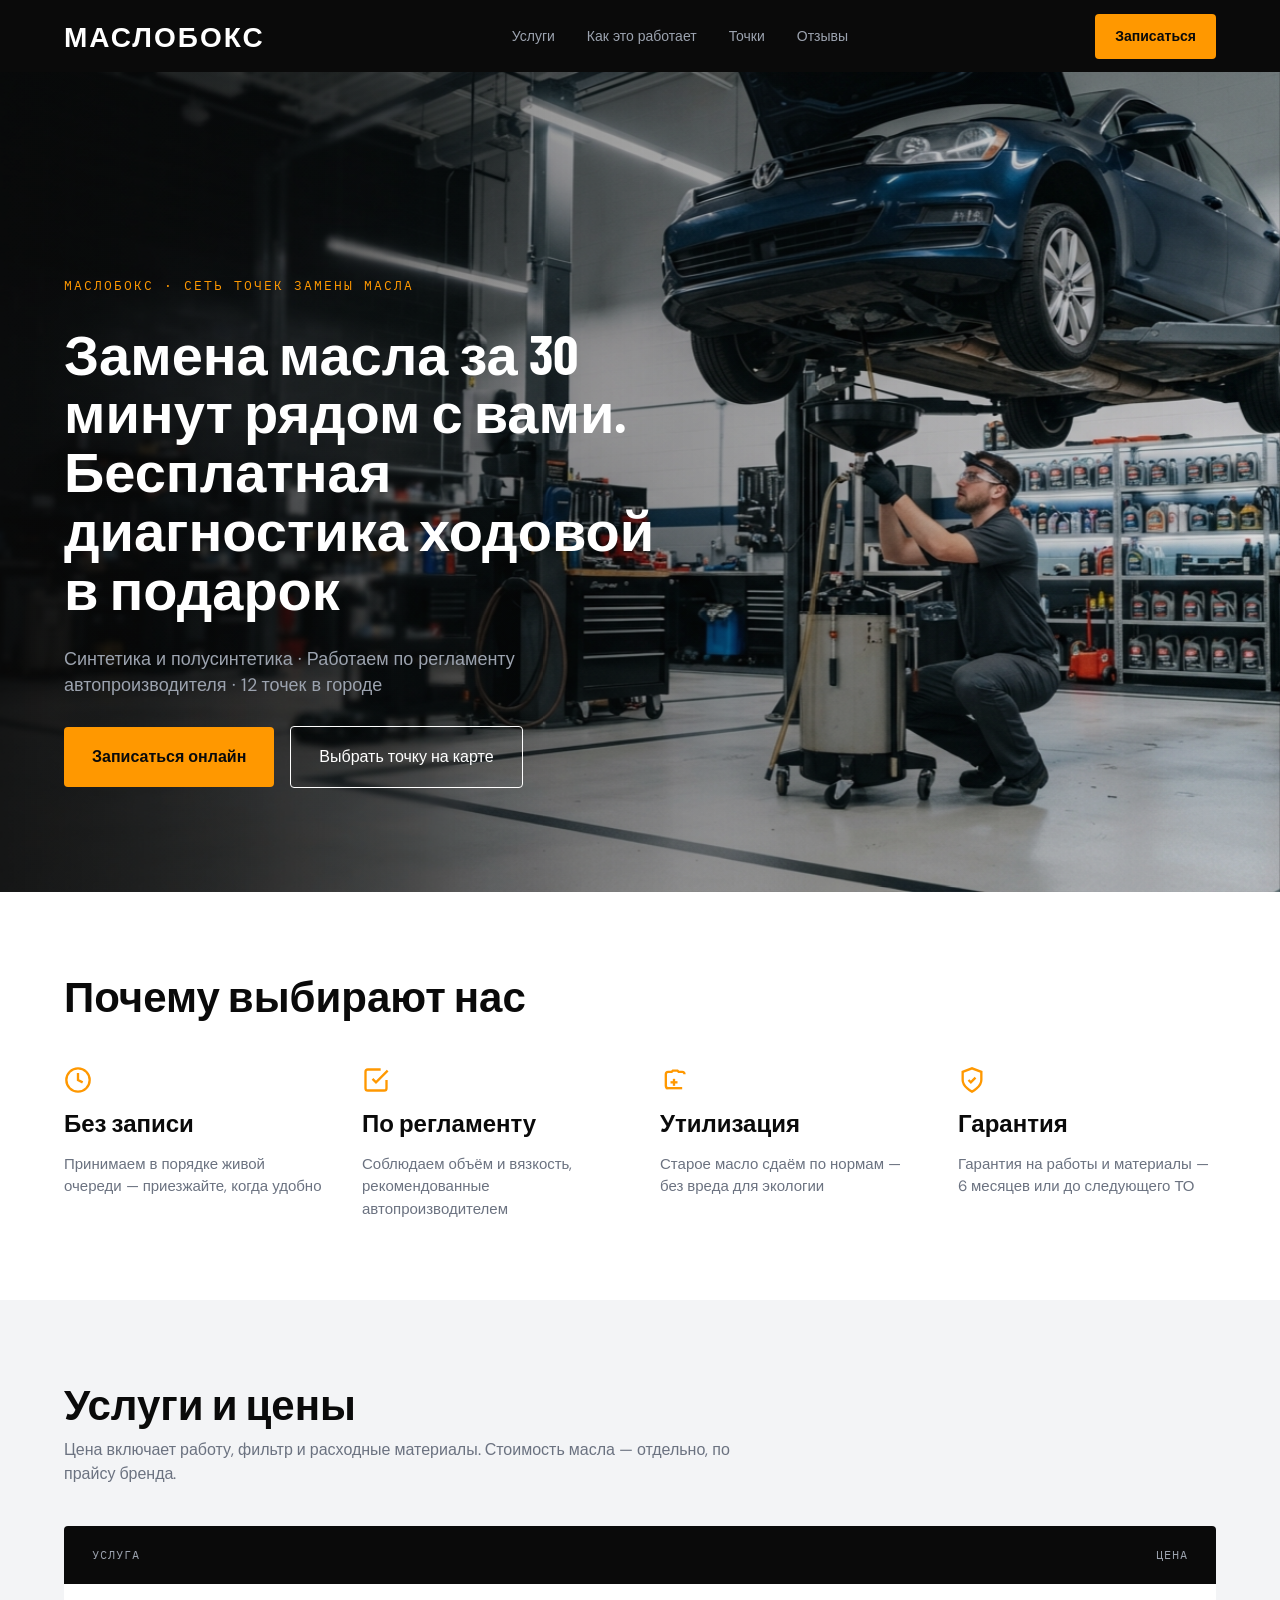
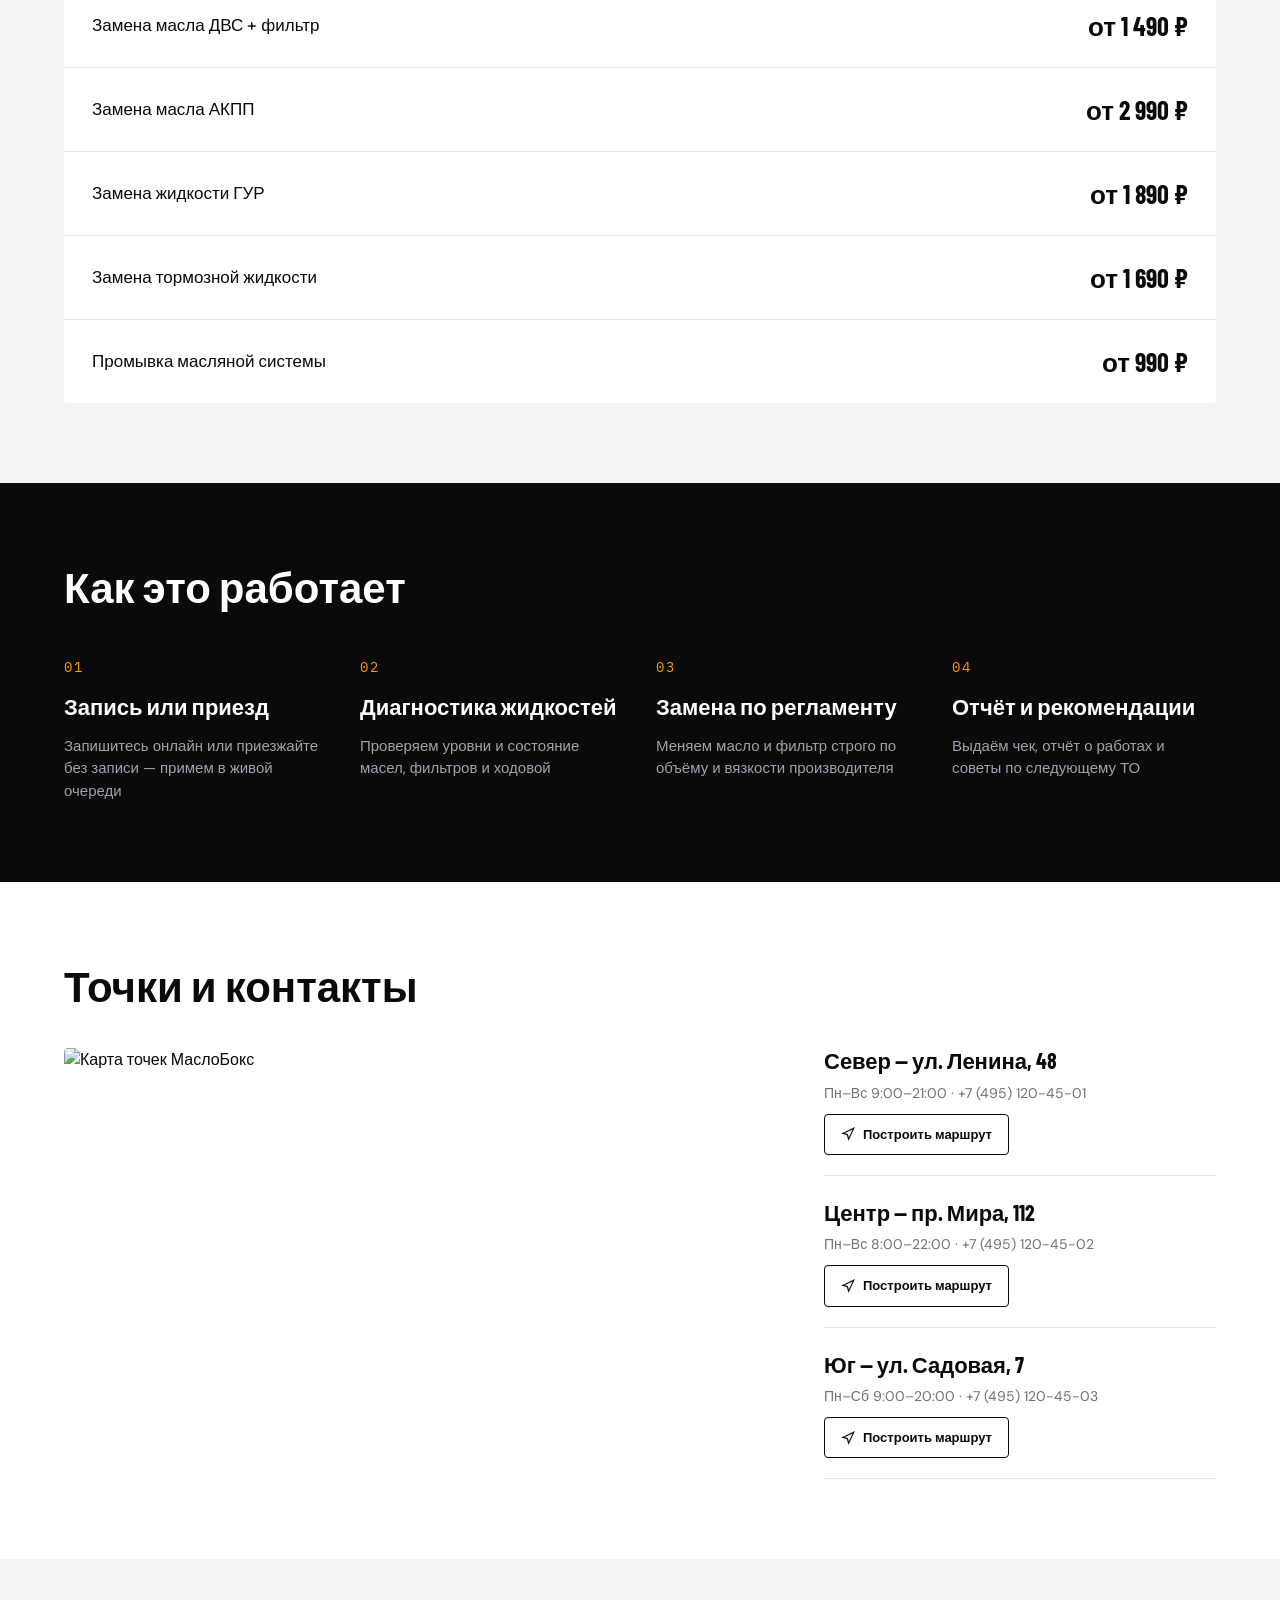
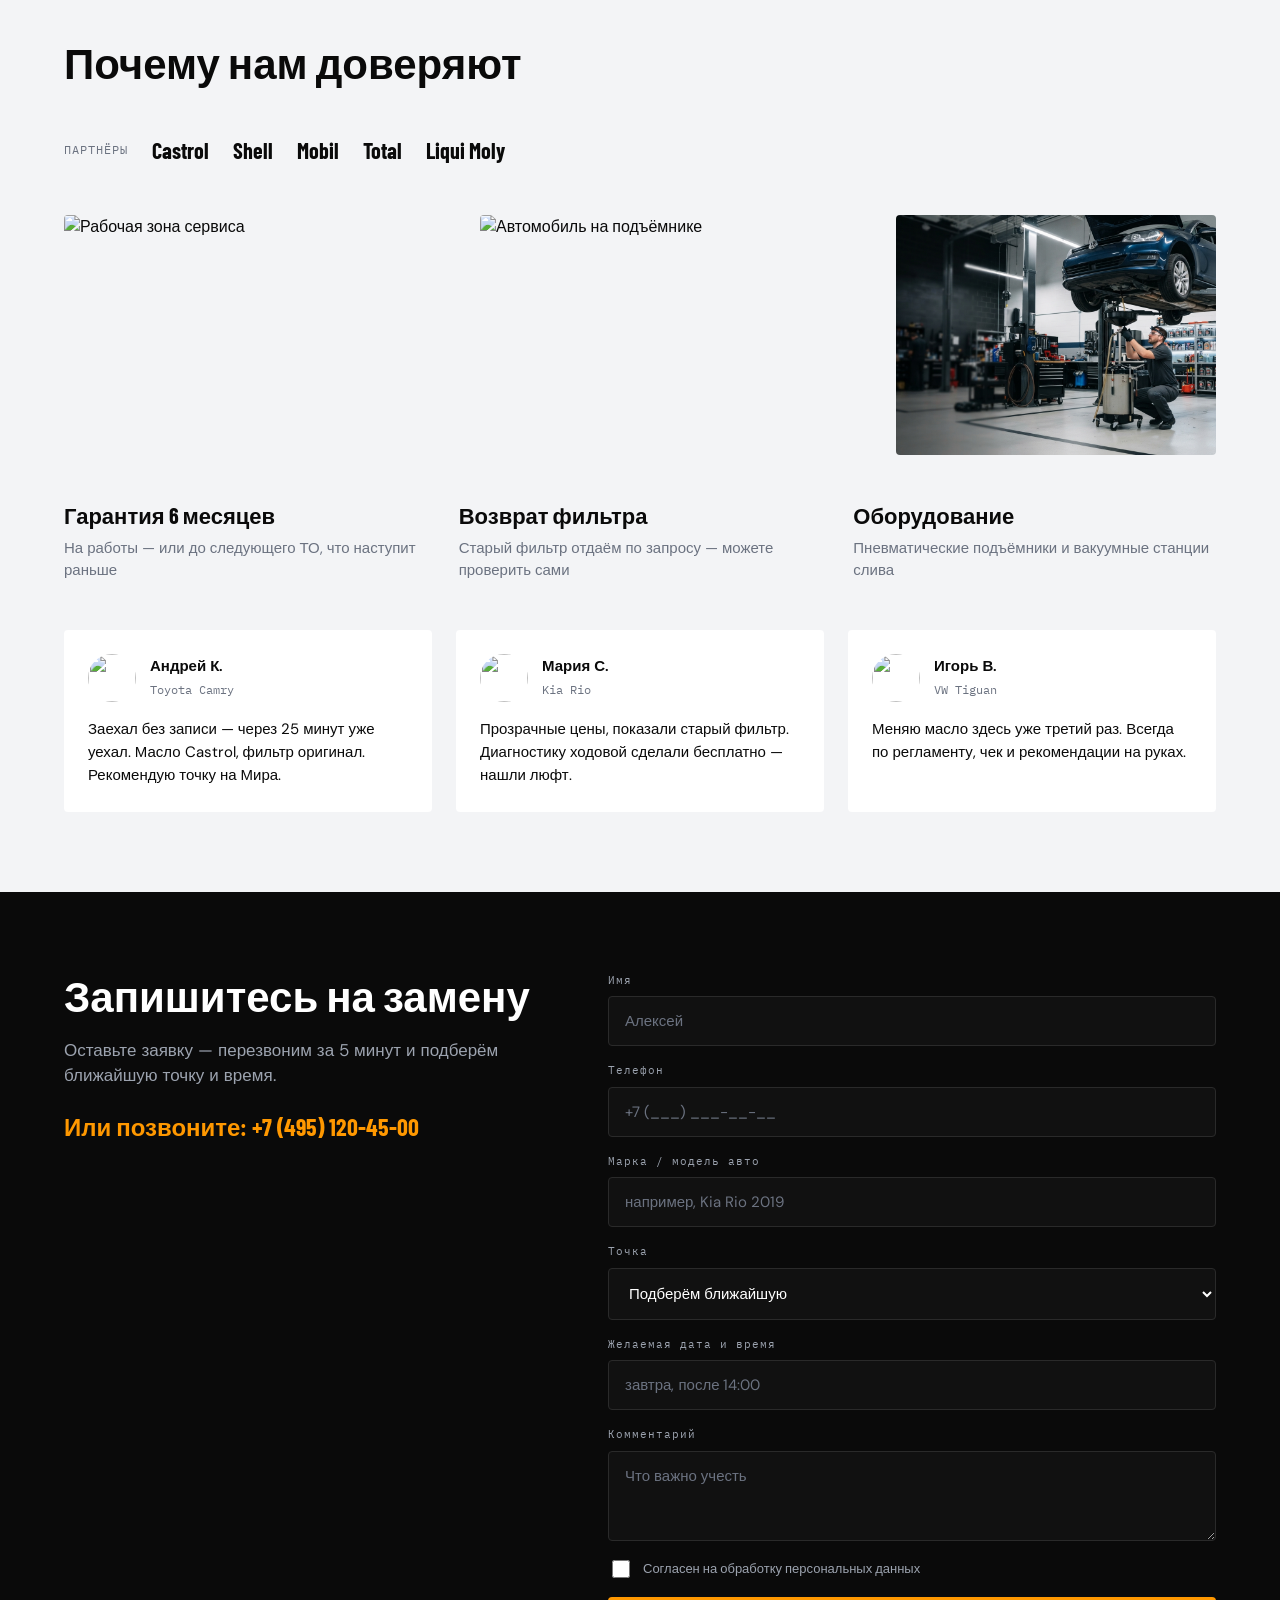
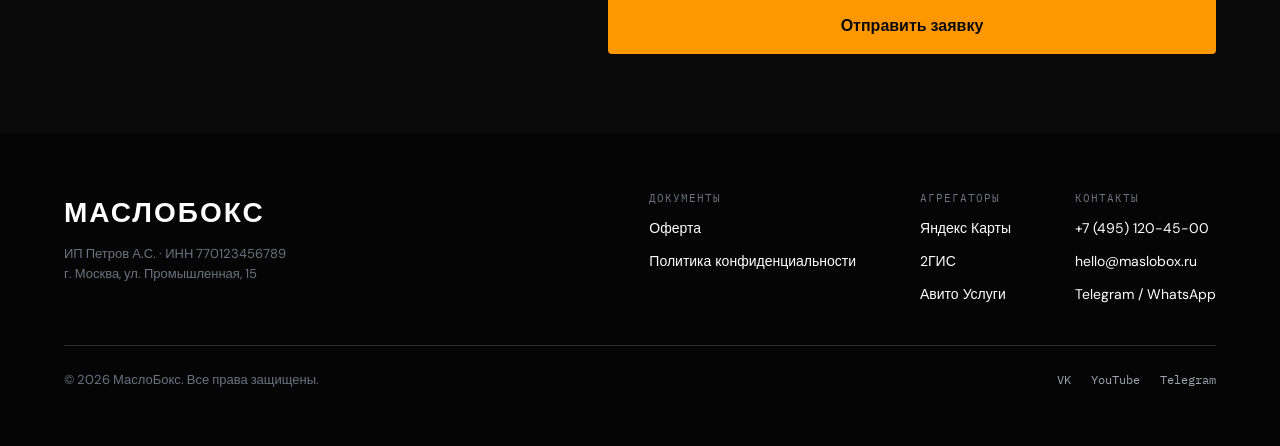
==== index.html @ 6eb3dd7d "Initial MasloBox landing, API and Timeweb deploy setup." ====
<!DOCTYPE html>
<html lang="ru">
<head>
  <meta charset="UTF-8" />
  <meta name="viewport" content="width=device-width, initial-scale=1.0" />
  <title>МаслоБокс — замена масла за 30 минут</title>
  <meta name="description" content="Сеть точек замены масла. Синтетика и полусинтетика по регламенту автопроизводителя. 12 точек в городе." />
  <link rel="preconnect" href="https://fonts.googleapis.com" />
  <link rel="preconnect" href="https://fonts.gstatic.com" crossorigin />
  <link href="https://fonts.googleapis.com/css2?family=Barlow+Condensed:wght@700&family=DM+Sans:wght@400;500;600&family=IBM+Plex+Mono:wght@400&display=swap" rel="stylesheet" />
  <link rel="stylesheet" href="styles.css" />
</head>
<body>
  <header class="nav">
    <a class="logo" href="#">МАСЛОБОКС</a>
    <nav class="nav-links" aria-label="Основная навигация">
      <a href="#services">Услуги</a>
      <a href="#how">Как это работает</a>
      <a href="#locations">Точки</a>
      <a href="#reviews">Отзывы</a>
    </nav>
    <a class="btn btn-accent btn-sm" href="#book">Записаться</a>
    <button class="nav-toggle" type="button" aria-label="Открыть меню" aria-expanded="false">
      <span></span><span></span>
    </button>
  </header>

  <main>
    <section class="hero">
      <img class="hero-photo" src="images/hero.png" alt="Замена масла в сервисе МаслоБокс" width="1440" height="820" />
      <div class="hero-scrim" aria-hidden="true"></div>
      <div class="hero-content">
        <p class="eyebrow reveal">МАСЛОБОКС · СЕТЬ ТОЧЕК ЗАМЕНЫ МАСЛА</p>
        <h1 class="reveal reveal-delay-1">Замена масла за 30 минут рядом с вами. Бесплатная диагностика ходовой в подарок</h1>
        <p class="hero-sub reveal reveal-delay-2">Синтетика и полусинтетика · Работаем по регламенту автопроизводителя · 12 точек в городе</p>
        <div class="hero-ctas reveal reveal-delay-3">
          <a class="btn btn-accent" href="#book">Записаться онлайн</a>
          <a class="btn btn-outline" href="#locations">Выбрать точку на карте</a>
        </div>
      </div>
    </section>

    <section class="section benefits" id="benefits">
      <h2>Почему выбирают нас</h2>
      <div class="benefits-row">
        <article class="benefit">
          <svg class="icon" viewBox="0 0 24 24" fill="none" stroke="currentColor" stroke-width="2" aria-hidden="true"><circle cx="12" cy="12" r="10"/><polyline points="12 6 12 12 16 14"/></svg>
          <h3>Без записи</h3>
          <p>Принимаем в порядке живой очереди — приезжайте, когда удобно</p>
        </article>
        <article class="benefit">
          <svg class="icon" viewBox="0 0 24 24" fill="none" stroke="currentColor" stroke-width="2" aria-hidden="true"><path d="M9 11l3 3L22 4"/><path d="M21 12v7a2 2 0 0 1-2 2H5a2 2 0 0 1-2-2V5a2 2 0 0 1 2-2h11"/></svg>
          <h3>По регламенту</h3>
          <p>Соблюдаем объём и вязкость, рекомендованные автопроизводителем</p>
        </article>
        <article class="benefit">
          <svg class="icon" viewBox="0 0 24 24" fill="none" stroke="currentColor" stroke-width="2" aria-hidden="true"><path d="M7 19a2 2 0 0 1-2-2V7a2 2 0 0 1 2-2h3l1-1h4l1 1h3a2 2 0 0 1 2 2"/><path d="M12 11v6"/><path d="M9 14h6"/><path d="M5 19h14"/></svg>
          <h3>Утилизация</h3>
          <p>Старое масло сдаём по нормам — без вреда для экологии</p>
        </article>
        <article class="benefit">
          <svg class="icon" viewBox="0 0 24 24" fill="none" stroke="currentColor" stroke-width="2" aria-hidden="true"><path d="M12 22s8-4 8-10V5l-8-3-8 3v7c0 6 8 10 8 10z"/><path d="M9 12l2 2 4-4"/></svg>
          <h3>Гарантия</h3>
          <p>Гарантия на работы и материалы — 6 месяцев или до следующего ТО</p>
        </article>
      </div>
    </section>

    <section class="section services" id="services">
      <div class="section-head">
        <h2>Услуги и цены</h2>
        <p class="section-note">Цена включает работу, фильтр и расходные материалы. Стоимость масла — отдельно, по прайсу бренда.</p>
      </div>
      <div class="price-table" role="table" aria-label="Прайс услуг">
        <div class="price-head" role="row">
          <span role="columnheader">УСЛУГА</span>
          <span role="columnheader">ЦЕНА</span>
        </div>
        <div class="price-row" role="row">
          <span role="cell">Замена масла ДВС + фильтр</span>
          <span class="price" role="cell">от 1 490 ₽</span>
        </div>
        <div class="price-row" role="row">
          <span role="cell">Замена масла АКПП</span>
          <span class="price" role="cell">от 2 990 ₽</span>
        </div>
        <div class="price-row" role="row">
          <span role="cell">Замена жидкости ГУР</span>
          <span class="price" role="cell">от 1 890 ₽</span>
        </div>
        <div class="price-row" role="row">
          <span role="cell">Замена тормозной жидкости</span>
          <span class="price" role="cell">от 1 690 ₽</span>
        </div>
        <div class="price-row price-row-last" role="row">
          <span role="cell">Промывка масляной системы</span>
          <span class="price" role="cell">от 990 ₽</span>
        </div>
      </div>
    </section>

    <section class="section how" id="how">
      <h2>Как это работает</h2>
      <div class="steps">
        <article class="step">
          <span class="step-num">01</span>
          <h3>Запись или приезд</h3>
          <p>Запишитесь онлайн или приезжайте без записи — примем в живой очереди</p>
        </article>
        <article class="step">
          <span class="step-num">02</span>
          <h3>Диагностика жидкостей</h3>
          <p>Проверяем уровни и состояние масел, фильтров и ходовой</p>
        </article>
        <article class="step">
          <span class="step-num">03</span>
          <h3>Замена по регламенту</h3>
          <p>Меняем масло и фильтр строго по объёму и вязкости производителя</p>
        </article>
        <article class="step">
          <span class="step-num">04</span>
          <h3>Отчёт и рекомендации</h3>
          <p>Выдаём чек, отчёт о работах и советы по следующему ТО</p>
        </article>
      </div>
    </section>

    <section class="section locations" id="locations">
      <h2>Точки и контакты</h2>
      <div class="loc-body">
        <img
          class="loc-map"
          src="https://images.unsplash.com/photo-1524661135-423995f22d0b?auto=format&fit=crop&w=1080&q=80"
          alt="Карта точек МаслоБокс"
          width="720"
          height="420"
        />
        <div class="loc-list">
          <article class="loc-item">
            <h3>Север — ул. Ленина, 48</h3>
            <p>Пн–Вс 9:00–21:00 · +7 (495) 120-45-01</p>
            <a class="btn btn-outline-dark btn-sm" href="https://yandex.ru/maps/" target="_blank" rel="noopener">
              <svg viewBox="0 0 24 24" width="14" height="14" fill="none" stroke="currentColor" stroke-width="2" aria-hidden="true"><polygon points="3 11 22 2 13 21 11 13 3 11"/></svg>
              Построить маршрут
            </a>
          </article>
          <article class="loc-item">
            <h3>Центр — пр. Мира, 112</h3>
            <p>Пн–Вс 8:00–22:00 · +7 (495) 120-45-02</p>
            <a class="btn btn-outline-dark btn-sm" href="https://yandex.ru/maps/" target="_blank" rel="noopener">
              <svg viewBox="0 0 24 24" width="14" height="14" fill="none" stroke="currentColor" stroke-width="2" aria-hidden="true"><polygon points="3 11 22 2 13 21 11 13 3 11"/></svg>
              Построить маршрут
            </a>
          </article>
          <article class="loc-item">
            <h3>Юг — ул. Садовая, 7</h3>
            <p>Пн–Сб 9:00–20:00 · +7 (495) 120-45-03</p>
            <a class="btn btn-outline-dark btn-sm" href="https://yandex.ru/maps/" target="_blank" rel="noopener">
              <svg viewBox="0 0 24 24" width="14" height="14" fill="none" stroke="currentColor" stroke-width="2" aria-hidden="true"><polygon points="3 11 22 2 13 21 11 13 3 11"/></svg>
              Построить маршрут
            </a>
          </article>
        </div>
      </div>
    </section>

    <section class="section trust" id="reviews">
      <h2>Почему нам доверяют</h2>
      <div class="partners">
        <span class="partners-label">ПАРТНЁРЫ</span>
        <span>Castrol</span>
        <span>Shell</span>
        <span>Mobil</span>
        <span>Total</span>
        <span>Liqui Moly</span>
      </div>
      <div class="equip-photos">
        <img src="https://images.unsplash.com/photo-1486262715619-67b85e0b08d3?auto=format&fit=crop&w=800&q=80" alt="Рабочая зона сервиса" width="400" height="240" />
        <img src="https://images.unsplash.com/photo-1492144534655-ae79c964c9d7?auto=format&fit=crop&w=800&q=80" alt="Автомобиль на подъёмнике" width="400" height="240" />
        <img src="images/hero.png" alt="Замена масла на подъёмнике" width="400" height="240" />
      </div>
      <div class="guarantees">
        <article>
          <h3>Гарантия 6 месяцев</h3>
          <p>На работы — или до следующего ТО, что наступит раньше</p>
        </article>
        <article>
          <h3>Возврат фильтра</h3>
          <p>Старый фильтр отдаём по запросу — можете проверить сами</p>
        </article>
        <article>
          <h3>Оборудование</h3>
          <p>Пневматические подъёмники и вакуумные станции слива</p>
        </article>
      </div>
      <div class="reviews">
        <article class="review">
          <div class="review-head">
            <img src="https://images.unsplash.com/photo-1507003211169-0a1dd7228f2d?auto=format&fit=crop&w=96&q=80" alt="" width="48" height="48" />
            <div>
              <strong>Андрей К.</strong>
              <span>Toyota Camry</span>
            </div>
          </div>
          <p>Заехал без записи — через 25 минут уже уехал. Масло Castrol, фильтр оригинал. Рекомендую точку на Мира.</p>
        </article>
        <article class="review">
          <div class="review-head">
            <img src="https://images.unsplash.com/photo-1494790108377-be9c29b29330?auto=format&fit=crop&w=96&q=80" alt="" width="48" height="48" />
            <div>
              <strong>Мария С.</strong>
              <span>Kia Rio</span>
            </div>
          </div>
          <p>Прозрачные цены, показали старый фильтр. Диагностику ходовой сделали бесплатно — нашли люфт.</p>
        </article>
        <article class="review">
          <div class="review-head">
            <img src="https://images.unsplash.com/photo-1472099645785-5658abf4ff4e?auto=format&fit=crop&w=96&q=80" alt="" width="48" height="48" />
            <div>
              <strong>Игорь В.</strong>
              <span>VW Tiguan</span>
            </div>
          </div>
          <p>Меняю масло здесь уже третий раз. Всегда по регламенту, чек и рекомендации на руках.</p>
        </article>
      </div>
    </section>

    <section class="section lead" id="book">
      <div class="lead-intro">
        <h2>Запишитесь на замену</h2>
        <p>Оставьте заявку — перезвоним за 5 минут и подберём ближайшую точку и время.</p>
        <a class="lead-phone" href="tel:+74951204500">Или позвоните: +7 (495) 120-45-00</a>
      </div>
      <form class="lead-form" id="booking-form" action="#" method="post" novalidate>
        <label>
          <span>Имя</span>
          <input type="text" name="name" placeholder="Алексей" required autocomplete="name" minlength="2" maxlength="50" />
          <em class="field-error" data-error-for="name"></em>
        </label>
        <label>
          <span>Телефон</span>
          <input type="tel" name="phone" placeholder="+7 (___) ___-__-__" required autocomplete="tel" />
          <em class="field-error" data-error-for="phone"></em>
        </label>
        <label>
          <span>Марка / модель авто</span>
          <input type="text" name="car_model" placeholder="например, Kia Rio 2019" required />
          <em class="field-error" data-error-for="car_model"></em>
        </label>
        <label>
          <span>Точка</span>
          <select name="point_id" id="point-select">
            <option value="">Подберём ближайшую</option>
          </select>
          <em class="field-error" data-error-for="point_id"></em>
        </label>
        <label>
          <span>Желаемая дата и время</span>
          <input type="text" name="desired_datetime" placeholder="завтра, после 14:00" />
          <em class="field-error" data-error-for="desired_datetime"></em>
        </label>
        <label>
          <span>Комментарий</span>
          <textarea name="comment" rows="3" placeholder="Что важно учесть"></textarea>
          <em class="field-error" data-error-for="comment"></em>
        </label>
        <label class="hp-field" aria-hidden="true">
          <span>Сайт</span>
          <input type="text" name="website" tabindex="-1" autocomplete="off" />
        </label>
        <label class="consent">
          <input type="checkbox" name="consent" required />
          <span>Согласен на обработку персональных данных</span>
        </label>
        <em class="field-error" data-error-for="consent"></em>
        <em class="field-error" data-error-for="body"></em>
        <p class="form-success" id="form-success" hidden>Заявка принята. Мы перезвоним в ближайшее время.</p>
        <button class="btn btn-accent btn-block" type="submit">Отправить заявку</button>
      </form>
    </section>
  </main>

  <footer class="footer">
    <div class="footer-top">
      <div class="footer-brand">
        <a class="logo" href="#">МАСЛОБОКС</a>
        <p>ИП Петров А.С. · ИНН 770123456789<br />г. Москва, ул. Промышленная, 15</p>
      </div>
      <div class="footer-links">
        <div>
          <h4>ДОКУМЕНТЫ</h4>
          <a href="#">Оферта</a>
          <a href="#">Политика конфиденциальности</a>
        </div>
        <div>
          <h4>АГРЕГАТОРЫ</h4>
          <a href="#">Яндекс Карты</a>
          <a href="#">2ГИС</a>
          <a href="#">Авито Услуги</a>
        </div>
        <div>
          <h4>КОНТАКТЫ</h4>
          <a href="tel:+74951204500">+7 (495) 120-45-00</a>
          <a href="mailto:hello@maslobox.ru">hello@maslobox.ru</a>
          <a href="#">Telegram / WhatsApp</a>
        </div>
      </div>
    </div>
    <div class="footer-bottom">
      <p>© 2026 МаслоБокс. Все права защищены.</p>
      <div class="socials">
        <a href="#">VK</a>
        <a href="#">YouTube</a>
        <a href="#">Telegram</a>
      </div>
    </div>
  </footer>

  <script>
    const API_BASE = window.MASLOBOX_API || '/api/v1';

    const toggle = document.querySelector('.nav-toggle');
    const links = document.querySelector('.nav-links');
    toggle?.addEventListener('click', () => {
      const open = links.classList.toggle('is-open');
      toggle.setAttribute('aria-expanded', String(open));
    });
    links?.querySelectorAll('a').forEach((a) => {
      a.addEventListener('click', () => {
        links.classList.remove('is-open');
        toggle.setAttribute('aria-expanded', 'false');
      });
    });

    async function loadPoints() {
      const select = document.getElementById('point-select');
      if (!select) return;
      try {
        const res = await fetch(`${API_BASE}/points`);
        if (!res.ok) return;
        const points = await res.json();
        for (const point of points) {
          const opt = document.createElement('option');
          opt.value = point.id;
          opt.textContent = `${point.name} — ${point.address} (${point.schedule_label})`;
          select.appendChild(opt);
        }
      } catch (_) {
        /* API may be offline during static preview */
      }
    }

    function clearErrors(form) {
      form.querySelectorAll('.field-error').forEach((el) => {
        el.textContent = '';
      });
    }

    function showErrors(form, detail) {
      clearErrors(form);
      if (!Array.isArray(detail)) return;
      for (const item of detail) {
        const el = form.querySelector(`[data-error-for="${item.field}"]`);
        if (el) el.textContent = item.message;
      }
    }

    const form = document.getElementById('booking-form');
    form?.addEventListener('submit', async (event) => {
      event.preventDefault();
      clearErrors(form);
      const success = document.getElementById('form-success');
      if (success) success.hidden = true;

      const data = new FormData(form);
      const payload = {
        name: String(data.get('name') || '').trim(),
        phone: String(data.get('phone') || '').trim(),
        car_model: String(data.get('car_model') || '').trim(),
        desired_datetime: String(data.get('desired_datetime') || '').trim() || null,
        comment: String(data.get('comment') || '').trim() || null,
        point_id: data.get('point_id') ? Number(data.get('point_id')) : null,
        service_ids: [],
        consent: data.get('consent') === 'on',
        website: String(data.get('website') || ''),
        source: 'landing',
      };

      const button = form.querySelector('button[type="submit"]');
      if (button) button.disabled = true;
      try {
        const res = await fetch(`${API_BASE}/bookings`, {
          method: 'POST',
          headers: { 'Content-Type': 'application/json', Accept: 'application/json' },
          body: JSON.stringify(payload),
        });
        const body = await res.json().catch(() => ({}));
        if (res.status === 422) {
          showErrors(form, body.detail);
          return;
        }
        if (!res.ok) {
          showErrors(form, [{ field: 'body', message: 'Не удалось отправить заявку. Попробуйте позже.' }]);
          return;
        }
        form.reset();
        if (success) success.hidden = false;
      } catch (_) {
        showErrors(form, [{ field: 'body', message: 'Сервер недоступен. Запустите API на порту 8000.' }]);
      } finally {
        if (button) button.disabled = false;
      }
    });

    loadPoints();
  </script>
</body>
</html>
---- styles.css ----
:root {
  --surface: #ffffff;
  --surface-dark: #0a0a0a;
  --surface-muted: #f3f4f6;
  --surface-block: #111111;
  --text: #0a0a0a;
  --text-inverse: #ffffff;
  --text-muted: #6b7280;
  --text-muted-inv: #9ca3af;
  --accent: #ff9800;
  --border: #e5e7eb;
  --border-dark: #2a2a2a;
  --font-display: "Barlow Condensed", sans-serif;
  --font-body: "DM Sans", sans-serif;
  --font-mono: "IBM Plex Mono", monospace;
  --pad-x: 64px;
  --section-y: 80px;
  --radius: 4px;
  --max: 1980px;
}

.nav,
.section,
.footer {
  width: 100%;
  max-width: var(--max);
  margin-inline: auto;
}

.hero {
  max-width: var(--max);
  margin-inline: auto;
}

*,
*::before,
*::after {
  box-sizing: border-box;
}

html {
  scroll-behavior: smooth;
}

body {
  margin: 0;
  font-family: var(--font-body);
  font-size: 16px;
  color: var(--text);
  background: var(--surface);
  line-height: 1.5;
  -webkit-font-smoothing: antialiased;
}

img {
  display: block;
  max-width: 100%;
}

a {
  color: inherit;
  text-decoration: none;
}

h1,
h2,
h3 {
  font-family: var(--font-display);
  font-weight: 700;
  line-height: 1.1;
  margin: 0;
}

h2 {
  font-size: 42px;
}

h3 {
  font-size: 24px;
}

p {
  margin: 0;
}

/* Buttons */
.btn {
  display: inline-flex;
  align-items: center;
  justify-content: center;
  gap: 8px;
  padding: 18px 28px;
  border-radius: var(--radius);
  font-family: var(--font-body);
  font-size: 16px;
  font-weight: 600;
  border: none;
  cursor: pointer;
  transition: transform 0.2s ease, background-color 0.2s ease, color 0.2s ease, border-color 0.2s ease;
}

.btn:hover {
  transform: translateY(-1px);
}

.btn:active {
  transform: translateY(0);
}

.btn-sm {
  padding: 12px 20px;
  font-size: 14px;
}

.btn-accent {
  background: var(--accent);
  color: var(--surface-dark);
}

.btn-accent:hover {
  background: #ffaa2e;
}

.btn-outline {
  background: transparent;
  color: var(--text-inverse);
  border: 1.5px solid var(--text-inverse);
  font-weight: 500;
}

.btn-outline:hover {
  background: rgba(255, 255, 255, 0.08);
}

.btn-outline-dark {
  background: transparent;
  color: var(--text);
  border: 1.5px solid var(--text);
  font-weight: 600;
  font-size: 13px;
  padding: 10px 16px;
}

.btn-outline-dark:hover {
  background: var(--text);
  color: var(--text-inverse);
}

.btn-block {
  width: 100%;
}

/* Nav */
.nav {
  position: sticky;
  top: 0;
  z-index: 50;
  display: flex;
  align-items: center;
  justify-content: space-between;
  height: 72px;
  padding: 0 var(--pad-x);
  background: var(--surface-dark);
}

.logo {
  font-family: var(--font-display);
  font-size: 28px;
  font-weight: 700;
  letter-spacing: 2px;
  color: var(--text-inverse);
}

.nav-links {
  display: flex;
  align-items: center;
  gap: 32px;
}

.nav-links a {
  color: var(--text-muted-inv);
  font-size: 14px;
  transition: color 0.2s ease;
}

.nav-links a:hover {
  color: var(--text-inverse);
}

.nav-toggle {
  display: none;
  width: 40px;
  height: 40px;
  padding: 0;
  border: none;
  background: transparent;
  cursor: pointer;
  flex-direction: column;
  justify-content: center;
  gap: 6px;
}

.nav-toggle span {
  display: block;
  width: 22px;
  height: 2px;
  background: var(--text-inverse);
  margin-inline: auto;
  transition: transform 0.25s ease, opacity 0.25s ease;
}

/* Hero */
.hero {
  position: relative;
  min-height: 820px;
  display: flex;
  align-items: center;
  overflow: hidden;
  background: var(--surface-dark);
}

.hero-photo {
  position: absolute;
  inset: 0;
  width: 100%;
  height: 100%;
  object-fit: cover;
  animation: hero-zoom 12s ease-out forwards;
}

.hero-scrim {
  position: absolute;
  inset: 0;
  background: linear-gradient(
    90deg,
    rgba(10, 10, 10, 0.8) 0%,
    rgba(10, 10, 10, 0.4) 45%,
    rgba(10, 10, 10, 0.13) 100%
  );
}

.hero-content {
  position: relative;
  z-index: 1;
  max-width: 720px;
  padding: 180px var(--pad-x) 80px;
  display: flex;
  flex-direction: column;
  gap: 28px;
}

.eyebrow {
  font-family: var(--font-mono);
  font-size: 13px;
  letter-spacing: 2px;
  color: var(--accent);
}

.hero h1 {
  font-size: clamp(36px, 5vw, 56px);
  line-height: 1.05;
  color: var(--text-inverse);
}

.hero-sub {
  font-size: 18px;
  line-height: 1.45;
  color: var(--text-muted-inv);
}

.hero-ctas {
  display: flex;
  flex-wrap: wrap;
  gap: 16px;
  align-items: center;
}

.reveal {
  opacity: 0;
  transform: translateY(18px);
  animation: rise 0.7s ease forwards;
}

.reveal-delay-1 { animation-delay: 0.12s; }
.reveal-delay-2 { animation-delay: 0.24s; }
.reveal-delay-3 { animation-delay: 0.36s; }

@keyframes rise {
  to {
    opacity: 1;
    transform: translateY(0);
  }
}

@keyframes hero-zoom {
  from { transform: scale(1.06); }
  to { transform: scale(1); }
}

/* Sections */
.section {
  padding: var(--section-y) var(--pad-x);
}

.section > h2,
.section-head {
  margin-bottom: 48px;
}

.section-head {
  display: flex;
  flex-direction: column;
  gap: 12px;
}

.section-note {
  color: var(--text-muted);
  font-size: 16px;
  max-width: 720px;
}

/* Benefits */
.benefits-row {
  display: grid;
  grid-template-columns: repeat(4, 1fr);
  gap: 40px;
}

.benefit {
  display: flex;
  flex-direction: column;
  gap: 16px;
}

.benefit .icon {
  width: 28px;
  height: 28px;
  color: var(--accent);
}

.benefit p {
  color: var(--text-muted);
  font-size: 15px;
}

/* Services */
.services {
  background: var(--surface-muted);
}

.services .section-head {
  margin-bottom: 40px;
}

.price-table {
  background: var(--surface);
  border-radius: var(--radius);
  overflow: hidden;
}

.price-head {
  display: flex;
  justify-content: space-between;
  padding: 20px 28px;
  background: var(--surface-dark);
  font-family: var(--font-mono);
  font-size: 12px;
  letter-spacing: 1px;
  color: var(--text-muted-inv);
}

.price-row {
  display: flex;
  justify-content: space-between;
  align-items: center;
  gap: 24px;
  padding: 22px 28px;
  border-bottom: 1px solid var(--border);
  font-size: 17px;
  font-weight: 500;
  transition: background-color 0.2s ease;
}

.price-row:hover {
  background: #fafafa;
}

.price-row-last {
  border-bottom: none;
}

.price {
  font-family: var(--font-display);
  font-size: 26px;
  font-weight: 700;
  white-space: nowrap;
}

/* How */
.how {
  background: var(--surface-dark);
  color: var(--text-inverse);
}

.how h2 {
  margin-bottom: 48px;
}

.steps {
  display: grid;
  grid-template-columns: repeat(4, 1fr);
  gap: 32px;
}

.step {
  display: flex;
  flex-direction: column;
  gap: 16px;
}

.step-num {
  font-family: var(--font-mono);
  font-size: 14px;
  letter-spacing: 2px;
  color: var(--accent);
}

.step h3 {
  font-size: 22px;
  color: var(--text-inverse);
}

.step p {
  font-size: 15px;
  color: var(--text-muted-inv);
}

/* Locations */
.locations > h2 {
  margin-bottom: 40px;
}

.loc-body {
  display: grid;
  grid-template-columns: 1.15fr 1fr;
  gap: 40px;
  align-items: start;
}

.loc-map {
  width: 100%;
  height: 420px;
  object-fit: cover;
  border-radius: var(--radius);
}

.loc-list {
  display: flex;
  flex-direction: column;
  gap: 24px;
}

.loc-item {
  display: flex;
  flex-direction: column;
  align-items: flex-start;
  gap: 10px;
  padding-bottom: 20px;
  border-bottom: 1px solid var(--border);
}

.loc-item h3 {
  font-size: 22px;
}

.loc-item p {
  font-size: 14px;
  color: var(--text-muted);
}

/* Trust */
.trust {
  background: var(--surface-muted);
}

.trust > h2 {
  margin-bottom: 48px;
}

.partners {
  display: flex;
  flex-wrap: wrap;
  align-items: center;
  gap: 24px;
  margin-bottom: 48px;
  font-family: var(--font-display);
  font-size: 22px;
  font-weight: 700;
}

.partners-label {
  font-family: var(--font-mono);
  font-size: 12px;
  font-weight: 400;
  letter-spacing: 1px;
  color: var(--text-muted);
}

.equip-photos {
  display: grid;
  grid-template-columns: repeat(3, 1fr);
  gap: 16px;
  margin-bottom: 48px;
}

.equip-photos img {
  width: 100%;
  height: 240px;
  object-fit: cover;
  border-radius: var(--radius);
}

.guarantees {
  display: grid;
  grid-template-columns: repeat(3, 1fr);
  gap: 32px;
  margin-bottom: 48px;
}

.guarantees h3 {
  font-size: 22px;
  margin-bottom: 10px;
}

.guarantees p {
  font-size: 15px;
  color: var(--text-muted);
}

.reviews {
  display: grid;
  grid-template-columns: repeat(3, 1fr);
  gap: 24px;
}

.review {
  background: var(--surface);
  border-radius: var(--radius);
  padding: 24px;
  display: flex;
  flex-direction: column;
  gap: 16px;
}

.review-head {
  display: flex;
  align-items: center;
  gap: 14px;
}

.review-head img {
  width: 48px;
  height: 48px;
  border-radius: 50%;
  object-fit: cover;
}

.review-head strong {
  display: block;
  font-size: 15px;
  font-weight: 600;
}

.review-head span {
  font-family: var(--font-mono);
  font-size: 12px;
  color: var(--text-muted);
}

.review > p {
  font-size: 15px;
  line-height: 1.55;
}

/* Lead form */
.lead {
  background: var(--surface-dark);
  display: grid;
  grid-template-columns: 480px 1fr;
  gap: 64px;
  align-items: start;
}

.lead-intro {
  display: flex;
  flex-direction: column;
  gap: 20px;
}

.lead-intro h2 {
  color: var(--text-inverse);
}

.lead-intro p {
  font-size: 17px;
  color: var(--text-muted-inv);
  line-height: 1.5;
}

.lead-phone {
  font-family: var(--font-display);
  font-size: 24px;
  font-weight: 700;
  color: var(--accent);
  transition: opacity 0.2s ease;
}

.lead-phone:hover {
  opacity: 0.85;
}

.lead-form {
  display: flex;
  flex-direction: column;
  gap: 16px;
}

.lead-form label {
  display: flex;
  flex-direction: column;
  gap: 8px;
}

.lead-form label > span {
  font-family: var(--font-mono);
  font-size: 11px;
  letter-spacing: 1px;
  color: var(--text-muted-inv);
}

.lead-form input,
.lead-form textarea {
  width: 100%;
  padding: 14px 16px;
  border: 1px solid var(--border-dark);
  border-radius: var(--radius);
  background: var(--surface-block);
  color: var(--text-inverse);
  font-family: var(--font-body);
  font-size: 15px;
  outline: none;
  transition: border-color 0.2s ease;
}

.lead-form input::placeholder,
.lead-form textarea::placeholder {
  color: var(--text-muted);
}

.lead-form input:focus,
.lead-form textarea:focus {
  border-color: var(--accent);
}

.lead-form textarea {
  min-height: 88px;
  resize: vertical;
}

.consent {
  flex-direction: row !important;
  align-items: center;
  gap: 10px !important;
}

.consent input {
  width: 18px;
  height: 18px;
  padding: 0;
  accent-color: var(--accent);
  flex-shrink: 0;
}

.consent span {
  font-family: var(--font-body) !important;
  font-size: 13px !important;
  letter-spacing: 0 !important;
  color: var(--text-muted-inv) !important;
}

.lead-form select {
  width: 100%;
  padding: 14px 16px;
  border: 1px solid var(--border-dark);
  border-radius: var(--radius);
  background: var(--surface-block);
  color: var(--text-inverse);
  font-family: var(--font-body);
  font-size: 15px;
  outline: none;
}

.lead-form select:focus {
  border-color: var(--accent);
}

.field-error {
  min-height: 0;
  font-style: normal;
  font-size: 12px;
  color: #f87171;
}

.field-error:empty {
  display: none;
}

.form-success {
  margin: 0;
  padding: 12px 14px;
  border-radius: var(--radius);
  background: rgba(255, 152, 0, 0.15);
  color: var(--accent);
  font-size: 14px;
}

.hp-field {
  position: absolute !important;
  left: -10000px;
  width: 1px;
  height: 1px;
  overflow: hidden;
}

/* Footer */
.footer {
  background: #050505;
  padding: 56px var(--pad-x);
  color: var(--text-inverse);
}

.footer-top {
  display: flex;
  justify-content: space-between;
  gap: 40px;
  margin-bottom: 40px;
}

.footer-brand {
  width: 360px;
  max-width: 100%;
  display: flex;
  flex-direction: column;
  gap: 12px;
}

.footer-brand p {
  font-size: 13px;
  line-height: 1.55;
  color: var(--text-muted);
  white-space: pre-line;
}

.footer-links {
  display: flex;
  gap: 64px;
}

.footer-links > div {
  display: flex;
  flex-direction: column;
  gap: 12px;
}

.footer-links h4 {
  margin: 0;
  font-family: var(--font-mono);
  font-size: 11px;
  font-weight: 400;
  letter-spacing: 1px;
  color: var(--text-muted);
}

.footer-links a {
  font-size: 14px;
  color: var(--text-inverse);
  transition: color 0.2s ease;
}

.footer-links a:hover {
  color: var(--accent);
}

.footer-bottom {
  display: flex;
  justify-content: space-between;
  align-items: center;
  gap: 24px;
  padding-top: 24px;
  border-top: 1px solid var(--border-dark);
}

.footer-bottom p {
  font-size: 13px;
  color: var(--text-muted);
}

.socials {
  display: flex;
  gap: 20px;
}

.socials a {
  font-family: var(--font-mono);
  font-size: 12px;
  color: var(--text-muted-inv);
  transition: color 0.2s ease;
}

.socials a:hover {
  color: var(--text-inverse);
}

/* Responsive */
@media (max-width: 1100px) {
  .benefits-row,
  .steps,
  .reviews,
  .guarantees,
  .equip-photos {
    grid-template-columns: repeat(2, 1fr);
  }

  .lead {
    grid-template-columns: 1fr;
    gap: 40px;
  }

  .loc-body {
    grid-template-columns: 1fr;
  }

  .loc-map {
    height: 320px;
  }
}

@media (max-width: 860px) {
  :root {
    --pad-x: 24px;
    --section-y: 56px;
  }

  .nav-links {
    position: absolute;
    top: 72px;
    left: 0;
    right: 0;
    display: none;
    flex-direction: column;
    align-items: stretch;
    gap: 0;
    background: var(--surface-dark);
    padding: 8px 24px 24px;
    border-bottom: 1px solid var(--border-dark);
  }

  .nav-links.is-open {
    display: flex;
  }

  .nav-links a {
    padding: 14px 0;
    border-bottom: 1px solid var(--border-dark);
  }

  .nav .btn-sm {
    display: none;
  }

  .nav-toggle {
    display: flex;
  }

  .hero {
    min-height: 640px;
  }

  .hero-content {
    padding-top: 100px;
  }

  .hero-scrim {
    background: linear-gradient(
      180deg,
      rgba(10, 10, 10, 0.55) 0%,
      rgba(10, 10, 10, 0.75) 55%,
      rgba(10, 10, 10, 0.9) 100%
    );
  }

  h2 {
    font-size: 34px;
  }

  .footer-top,
  .footer-bottom,
  .footer-links {
    flex-direction: column;
    align-items: flex-start;
  }

  .footer-links {
    gap: 32px;
  }
}

@media (max-width: 560px) {
  .benefits-row,
  .steps,
  .reviews,
  .guarantees,
  .equip-photos {
    grid-template-columns: 1fr;
  }

  .price-row {
    flex-direction: column;
    align-items: flex-start;
    gap: 8px;
  }

  .hero-ctas {
    flex-direction: column;
    align-items: stretch;
  }

  .hero-ctas .btn {
    width: 100%;
  }
}

@media (prefers-reduced-motion: reduce) {
  html {
    scroll-behavior: auto;
  }

  .reveal,
  .hero-photo {
    animation: none;
    opacity: 1;
    transform: none;
  }

  .btn {
    transition: none;
  }
}
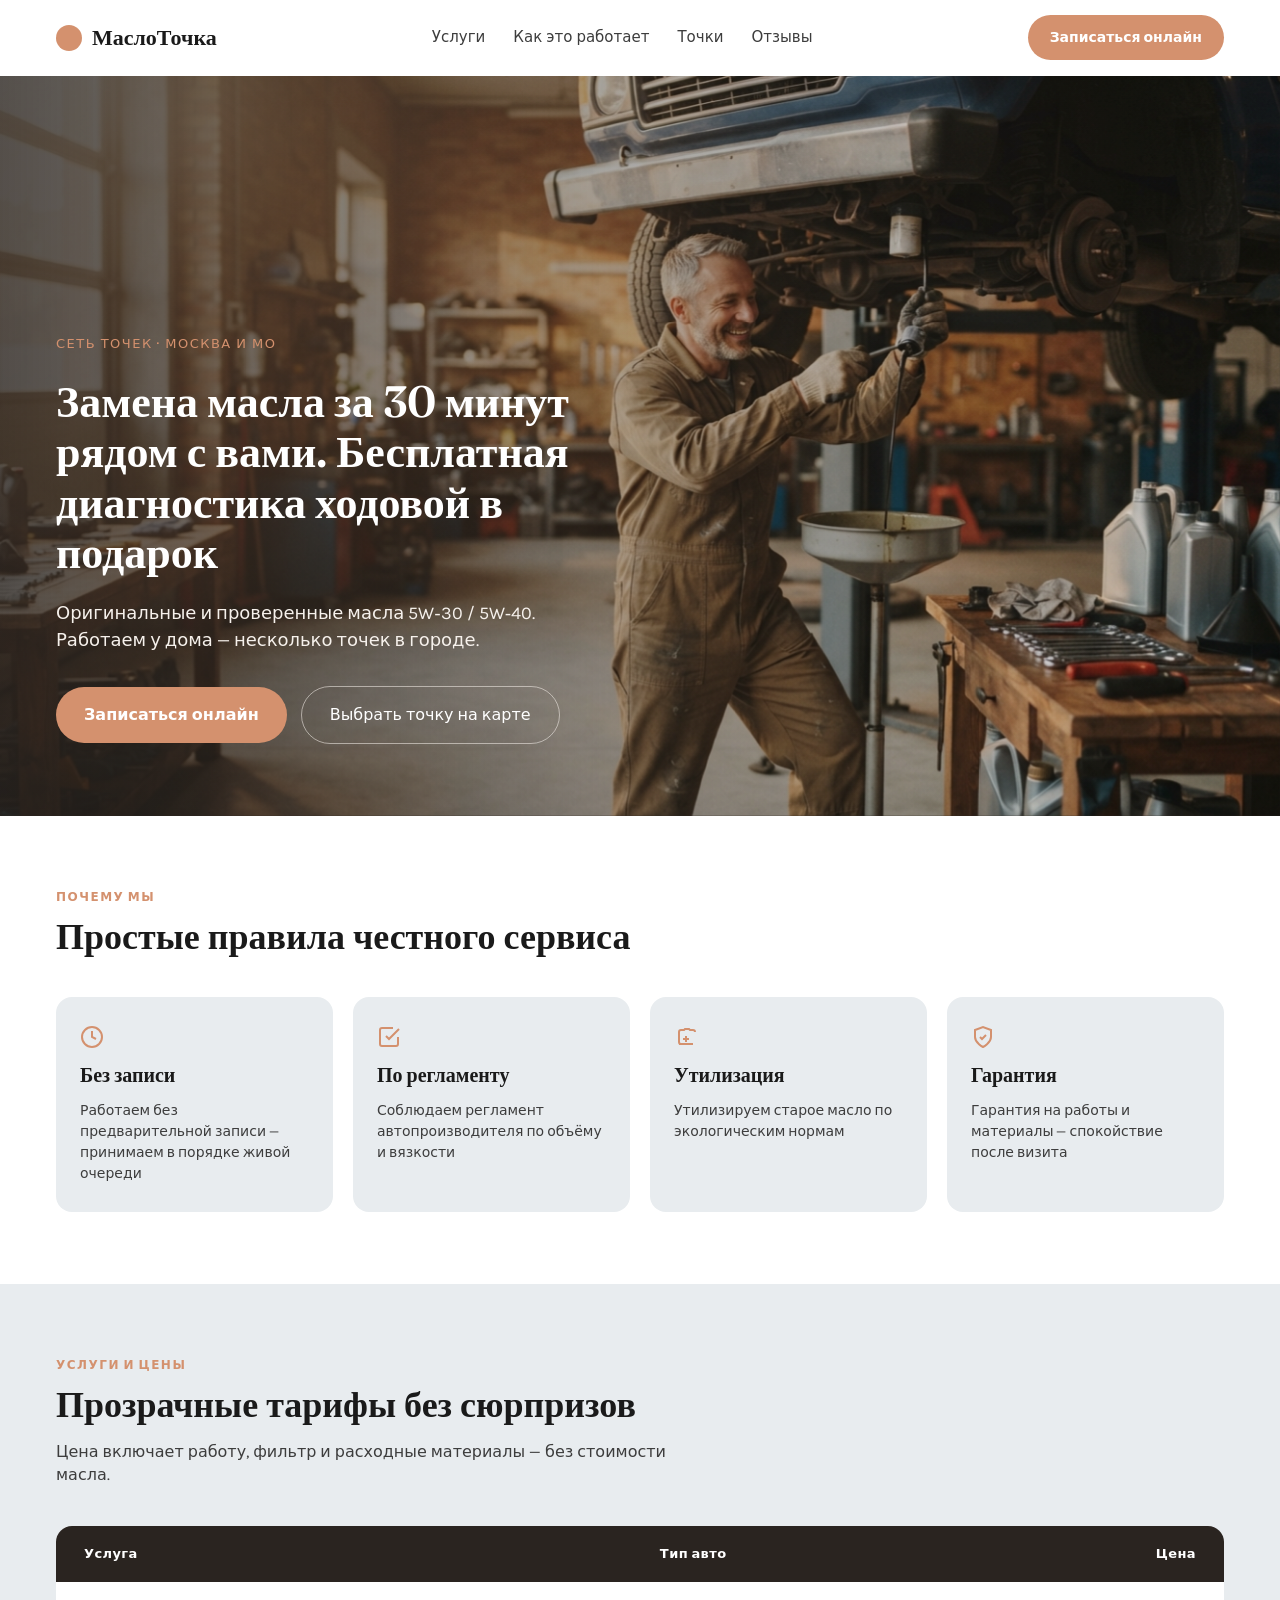
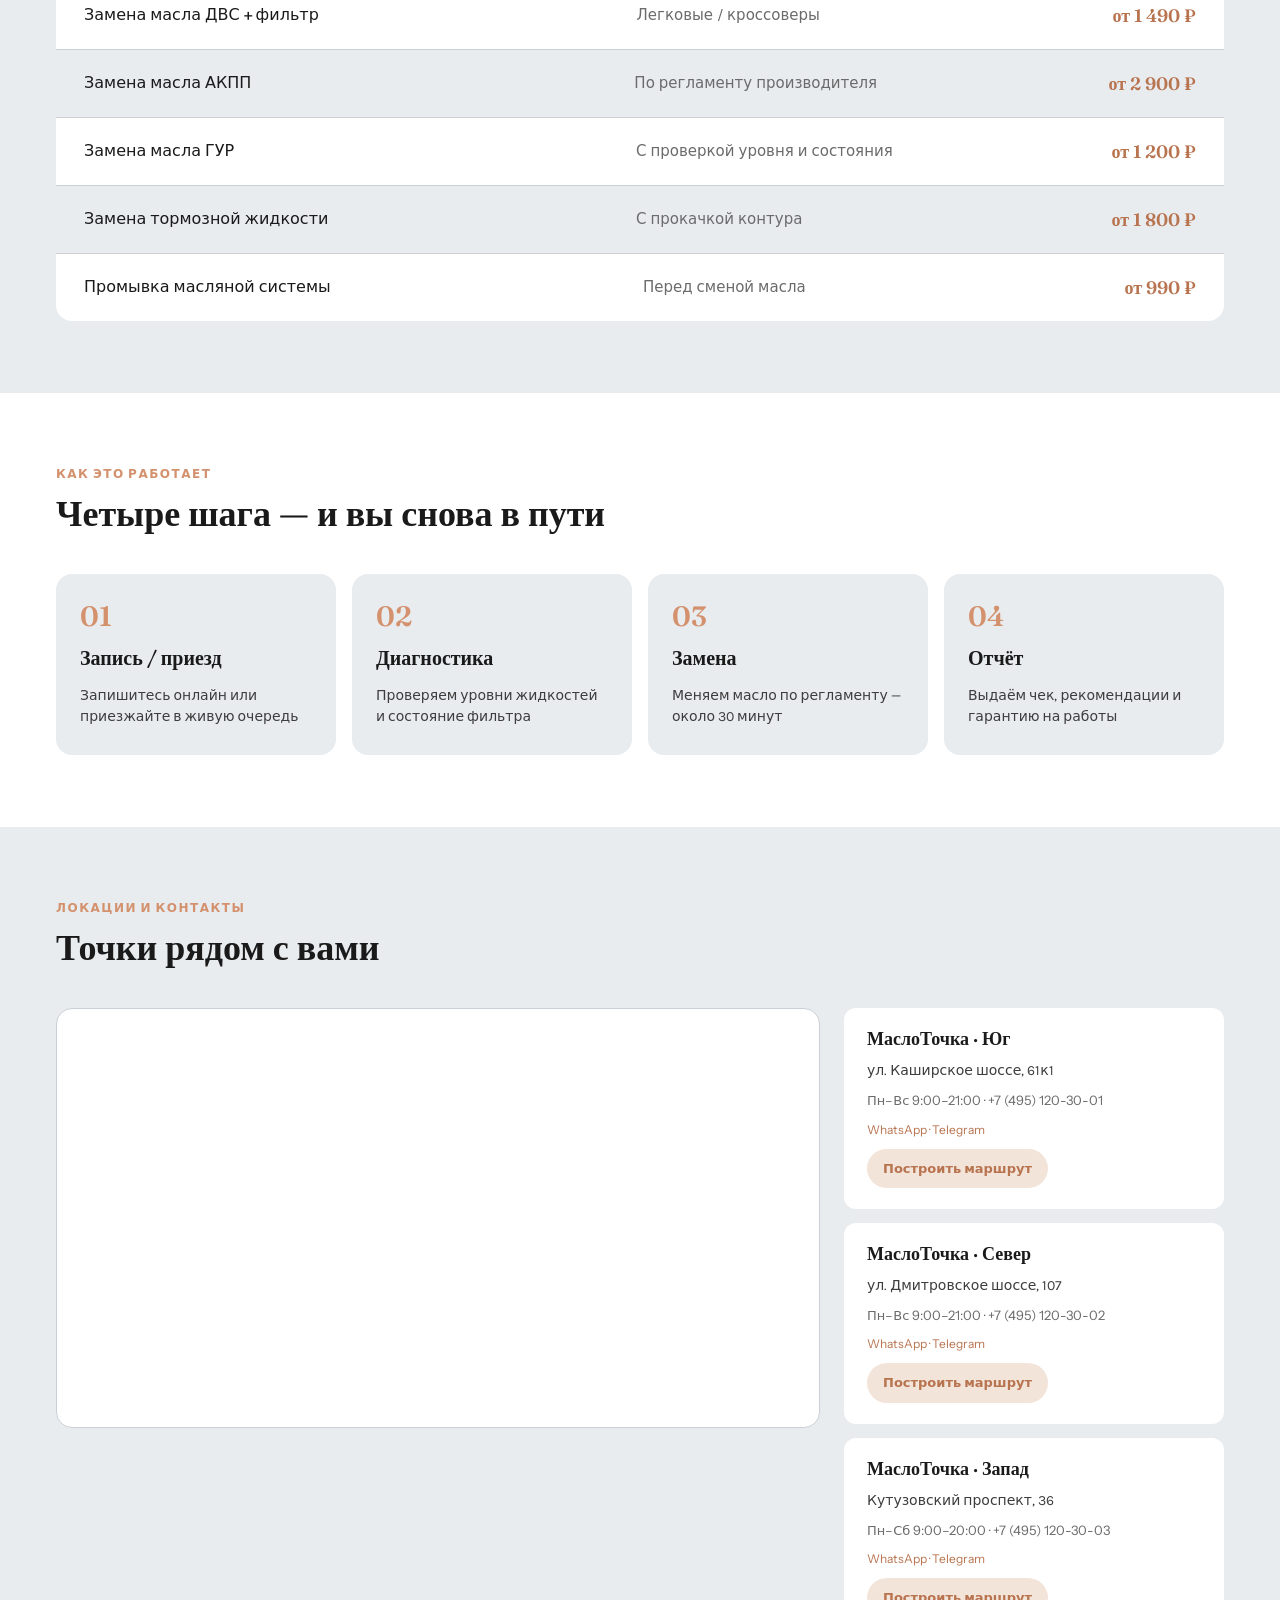
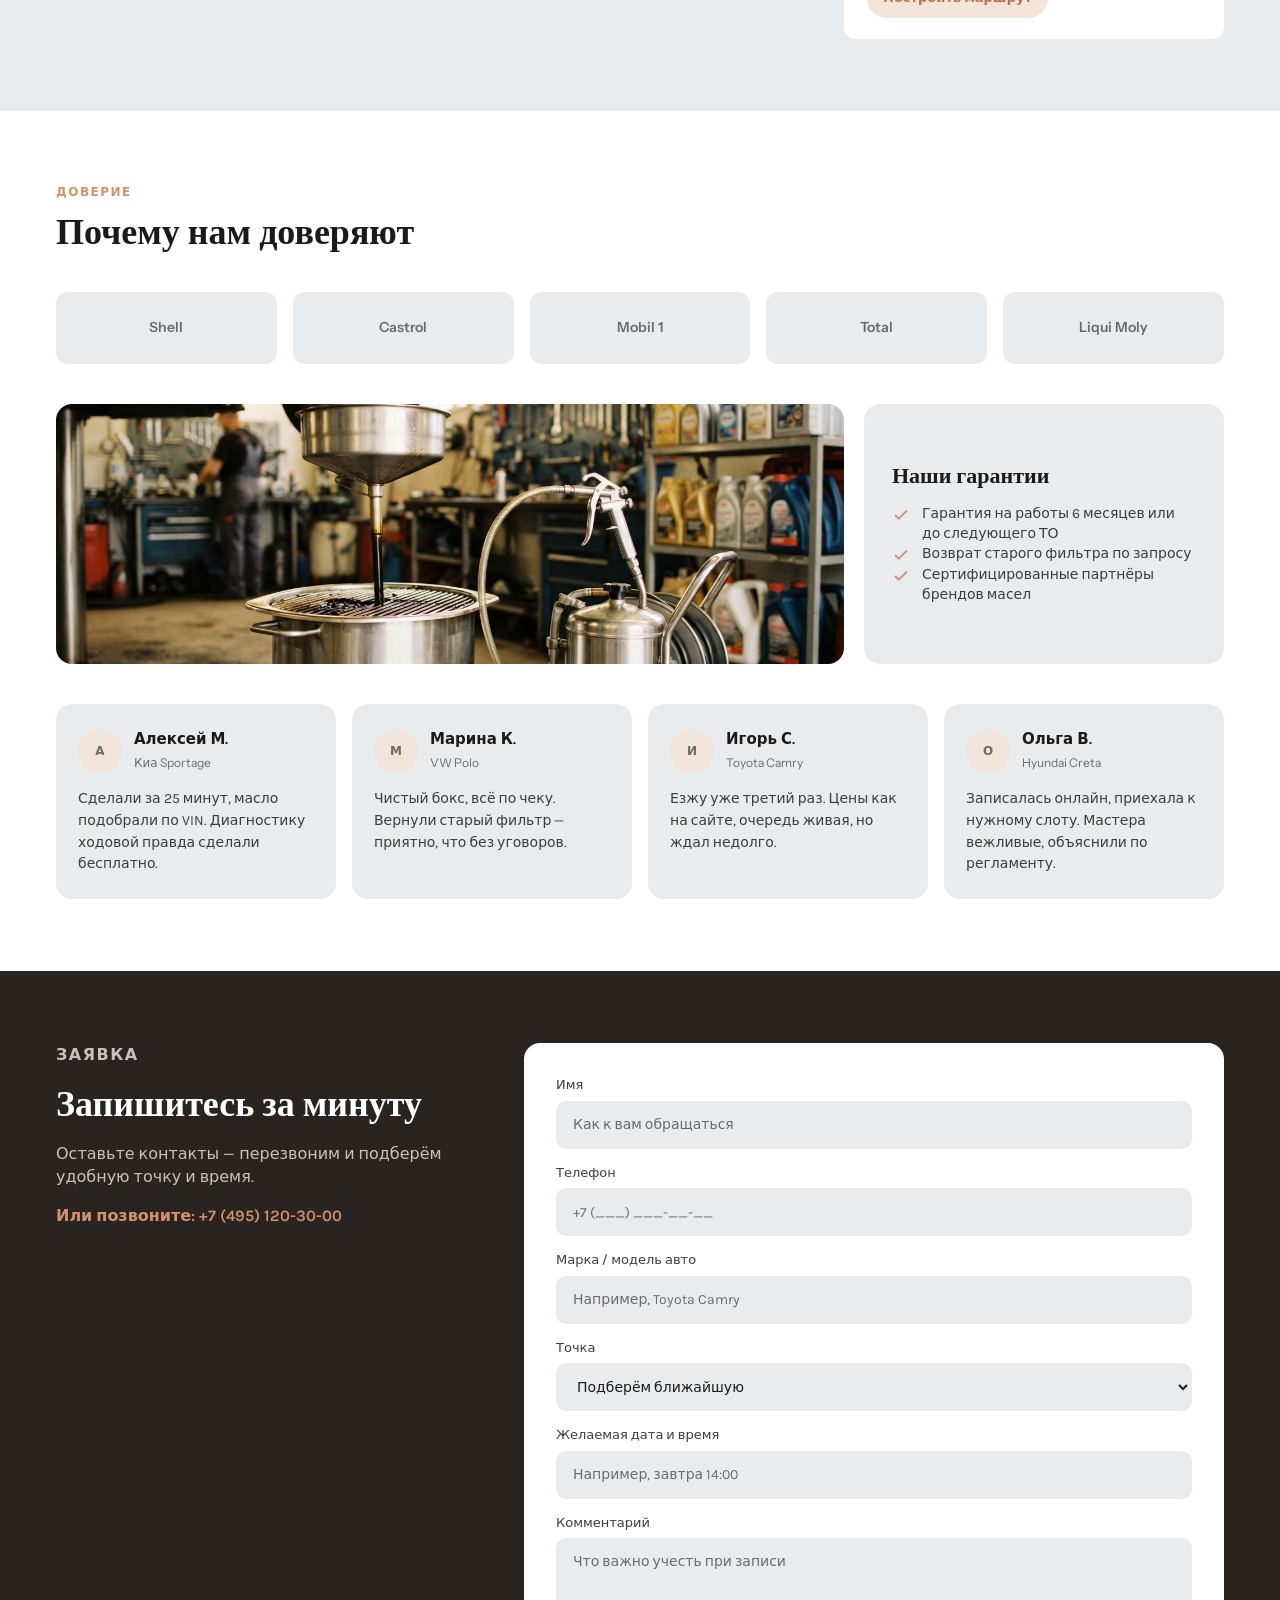
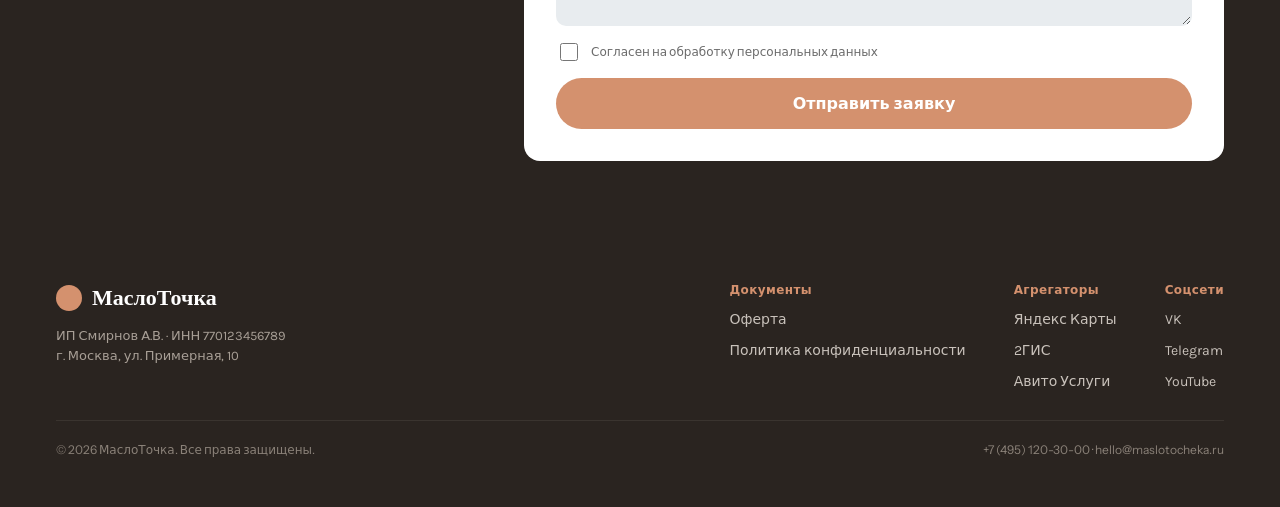
==== commit 68f67958: "Refresh landing to МаслоТочка design and add Yandex Maps. Aligns the site with the new pen layout an" ====
--- a/index.html
+++ b/index.html
@@ -3,23 +3,26 @@
 <head>
   <meta charset="UTF-8" />
   <meta name="viewport" content="width=device-width, initial-scale=1.0" />
-  <title>МаслоБокс — замена масла за 30 минут</title>
-  <meta name="description" content="Сеть точек замены масла. Синтетика и полусинтетика по регламенту автопроизводителя. 12 точек в городе." />
+  <title>МаслоТочка — замена масла за 30 минут</title>
+  <meta name="description" content="Сеть точек замены масла. Оригинальные масла 5W‑30 / 5W‑40. Бесплатная диагностика ходовой. Точки в Москве и МО." />
   <link rel="preconnect" href="https://fonts.googleapis.com" />
   <link rel="preconnect" href="https://fonts.gstatic.com" crossorigin />
-  <link href="https://fonts.googleapis.com/css2?family=Barlow+Condensed:wght@700&family=DM+Sans:wght@400;500;600&family=IBM+Plex+Mono:wght@400&display=swap" rel="stylesheet" />
+  <link href="https://fonts.googleapis.com/css2?family=Fraunces:opsz,wght@9..144,600;9..144,700&family=Instrument+Sans:wght@500;600&family=Karla:wght@400;500;600&display=swap" rel="stylesheet" />
   <link rel="stylesheet" href="styles.css" />
 </head>
 <body>
   <header class="nav">
-    <a class="logo" href="#">МАСЛОБОКС</a>
+    <a class="brand" href="#">
+      <span class="brand-mark" aria-hidden="true"></span>
+      <span class="brand-name">МаслоТочка</span>
+    </a>
     <nav class="nav-links" aria-label="Основная навигация">
       <a href="#services">Услуги</a>
       <a href="#how">Как это работает</a>
       <a href="#locations">Точки</a>
       <a href="#reviews">Отзывы</a>
     </nav>
-    <a class="btn btn-accent btn-sm" href="#book">Записаться</a>
+    <a class="btn btn-accent btn-sm" href="#book">Записаться онлайн</a>
     <button class="nav-toggle" type="button" aria-label="Открыть меню" aria-expanded="false">
       <span></span><span></span>
     </button>
@@ -27,216 +30,242 @@
 
   <main>
     <section class="hero">
-      <img class="hero-photo" src="images/hero.png" alt="Замена масла в сервисе МаслоБокс" width="1440" height="820" />
+      <img class="hero-photo" src="images/hero.png" alt="Замена масла в сервисе МаслоТочка" width="1440" height="740" />
       <div class="hero-scrim" aria-hidden="true"></div>
       <div class="hero-content">
-        <p class="eyebrow reveal">МАСЛОБОКС · СЕТЬ ТОЧЕК ЗАМЕНЫ МАСЛА</p>
+        <p class="eyebrow reveal">СЕТЬ ТОЧЕК · МОСКВА И МО</p>
         <h1 class="reveal reveal-delay-1">Замена масла за 30 минут рядом с вами. Бесплатная диагностика ходовой в подарок</h1>
-        <p class="hero-sub reveal reveal-delay-2">Синтетика и полусинтетика · Работаем по регламенту автопроизводителя · 12 точек в городе</p>
+        <p class="hero-sub reveal reveal-delay-2">Оригинальные и проверенные масла 5W‑30 / 5W‑40. Работаем у дома — несколько точек в городе.</p>
         <div class="hero-ctas reveal reveal-delay-3">
           <a class="btn btn-accent" href="#book">Записаться онлайн</a>
-          <a class="btn btn-outline" href="#locations">Выбрать точку на карте</a>
+          <a class="btn btn-ghost" href="#locations">Выбрать точку на карте</a>
         </div>
       </div>
     </section>
 
-    <section class="section benefits" id="benefits">
-      <h2>Почему выбирают нас</h2>
+    <section class="section advantages" id="benefits">
+      <div class="section-head">
+        <p class="eyebrow">ПОЧЕМУ МЫ</p>
+        <h2>Простые правила честного сервиса</h2>
+      </div>
       <div class="benefits-row">
         <article class="benefit">
           <svg class="icon" viewBox="0 0 24 24" fill="none" stroke="currentColor" stroke-width="2" aria-hidden="true"><circle cx="12" cy="12" r="10"/><polyline points="12 6 12 12 16 14"/></svg>
           <h3>Без записи</h3>
-          <p>Принимаем в порядке живой очереди — приезжайте, когда удобно</p>
+          <p>Работаем без предварительной записи — принимаем в порядке живой очереди</p>
         </article>
         <article class="benefit">
           <svg class="icon" viewBox="0 0 24 24" fill="none" stroke="currentColor" stroke-width="2" aria-hidden="true"><path d="M9 11l3 3L22 4"/><path d="M21 12v7a2 2 0 0 1-2 2H5a2 2 0 0 1-2-2V5a2 2 0 0 1 2-2h11"/></svg>
           <h3>По регламенту</h3>
-          <p>Соблюдаем объём и вязкость, рекомендованные автопроизводителем</p>
+          <p>Соблюдаем регламент автопроизводителя по объёму и вязкости</p>
         </article>
         <article class="benefit">
           <svg class="icon" viewBox="0 0 24 24" fill="none" stroke="currentColor" stroke-width="2" aria-hidden="true"><path d="M7 19a2 2 0 0 1-2-2V7a2 2 0 0 1 2-2h3l1-1h4l1 1h3a2 2 0 0 1 2 2"/><path d="M12 11v6"/><path d="M9 14h6"/><path d="M5 19h14"/></svg>
           <h3>Утилизация</h3>
-          <p>Старое масло сдаём по нормам — без вреда для экологии</p>
+          <p>Утилизируем старое масло по экологическим нормам</p>
         </article>
         <article class="benefit">
           <svg class="icon" viewBox="0 0 24 24" fill="none" stroke="currentColor" stroke-width="2" aria-hidden="true"><path d="M12 22s8-4 8-10V5l-8-3-8 3v7c0 6 8 10 8 10z"/><path d="M9 12l2 2 4-4"/></svg>
           <h3>Гарантия</h3>
-          <p>Гарантия на работы и материалы — 6 месяцев или до следующего ТО</p>
+          <p>Гарантия на работы и материалы — спокойствие после визита</p>
         </article>
       </div>
     </section>
 
     <section class="section services" id="services">
       <div class="section-head">
-        <h2>Услуги и цены</h2>
-        <p class="section-note">Цена включает работу, фильтр и расходные материалы. Стоимость масла — отдельно, по прайсу бренда.</p>
+        <p class="eyebrow">УСЛУГИ И ЦЕНЫ</p>
+        <h2>Прозрачные тарифы без сюрпризов</h2>
+        <p class="section-note">Цена включает работу, фильтр и расходные материалы — без стоимости масла.</p>
       </div>
       <div class="price-table" role="table" aria-label="Прайс услуг">
         <div class="price-head" role="row">
-          <span role="columnheader">УСЛУГА</span>
-          <span role="columnheader">ЦЕНА</span>
+          <span role="columnheader">Услуга</span>
+          <span role="columnheader">Тип авто</span>
+          <span role="columnheader">Цена</span>
         </div>
         <div class="price-row" role="row">
           <span role="cell">Замена масла ДВС + фильтр</span>
+          <span class="price-meta" role="cell">Легковые / кроссоверы</span>
           <span class="price" role="cell">от 1 490 ₽</span>
         </div>
+        <div class="price-row price-row-alt" role="row">
+          <span role="cell">Замена масла АКПП</span>
+          <span class="price-meta" role="cell">По регламенту производителя</span>
+          <span class="price" role="cell">от 2 900 ₽</span>
+        </div>
         <div class="price-row" role="row">
-          <span role="cell">Замена масла АКПП</span>
-          <span class="price" role="cell">от 2 990 ₽</span>
-        </div>
-        <div class="price-row" role="row">
-          <span role="cell">Замена жидкости ГУР</span>
-          <span class="price" role="cell">от 1 890 ₽</span>
-        </div>
-        <div class="price-row" role="row">
+          <span role="cell">Замена масла ГУР</span>
+          <span class="price-meta" role="cell">С проверкой уровня и состояния</span>
+          <span class="price" role="cell">от 1 200 ₽</span>
+        </div>
+        <div class="price-row price-row-alt" role="row">
           <span role="cell">Замена тормозной жидкости</span>
-          <span class="price" role="cell">от 1 690 ₽</span>
+          <span class="price-meta" role="cell">С прокачкой контура</span>
+          <span class="price" role="cell">от 1 800 ₽</span>
         </div>
         <div class="price-row price-row-last" role="row">
           <span role="cell">Промывка масляной системы</span>
+          <span class="price-meta" role="cell">Перед сменой масла</span>
           <span class="price" role="cell">от 990 ₽</span>
         </div>
       </div>
     </section>
 
     <section class="section how" id="how">
-      <h2>Как это работает</h2>
+      <div class="section-head">
+        <p class="eyebrow">КАК ЭТО РАБОТАЕТ</p>
+        <h2>Четыре шага — и вы снова в пути</h2>
+      </div>
       <div class="steps">
         <article class="step">
           <span class="step-num">01</span>
-          <h3>Запись или приезд</h3>
-          <p>Запишитесь онлайн или приезжайте без записи — примем в живой очереди</p>
+          <h3>Запись / приезд</h3>
+          <p>Запишитесь онлайн или приезжайте в живую очередь</p>
         </article>
         <article class="step">
           <span class="step-num">02</span>
-          <h3>Диагностика жидкостей</h3>
-          <p>Проверяем уровни и состояние масел, фильтров и ходовой</p>
+          <h3>Диагностика</h3>
+          <p>Проверяем уровни жидкостей и состояние фильтра</p>
         </article>
         <article class="step">
           <span class="step-num">03</span>
-          <h3>Замена по регламенту</h3>
-          <p>Меняем масло и фильтр строго по объёму и вязкости производителя</p>
+          <h3>Замена</h3>
+          <p>Меняем масло по регламенту — около 30 минут</p>
         </article>
         <article class="step">
           <span class="step-num">04</span>
-          <h3>Отчёт и рекомендации</h3>
-          <p>Выдаём чек, отчёт о работах и советы по следующему ТО</p>
+          <h3>Отчёт</h3>
+          <p>Выдаём чек, рекомендации и гарантию на работы</p>
         </article>
       </div>
     </section>
 
     <section class="section locations" id="locations">
-      <h2>Точки и контакты</h2>
+      <div class="section-head">
+        <p class="eyebrow">ЛОКАЦИИ И КОНТАКТЫ</p>
+        <h2>Точки рядом с вами</h2>
+      </div>
       <div class="loc-body">
-        <img
+        <div
+          id="yandex-map"
           class="loc-map"
-          src="https://images.unsplash.com/photo-1524661135-423995f22d0b?auto=format&fit=crop&w=1080&q=80"
-          alt="Карта точек МаслоБокс"
-          width="720"
-          height="420"
-        />
+          role="region"
+          aria-label="Карта точек МаслоТочка"
+        ></div>
         <div class="loc-list">
-          <article class="loc-item">
-            <h3>Север — ул. Ленина, 48</h3>
-            <p>Пн–Вс 9:00–21:00 · +7 (495) 120-45-01</p>
-            <a class="btn btn-outline-dark btn-sm" href="https://yandex.ru/maps/" target="_blank" rel="noopener">
-              <svg viewBox="0 0 24 24" width="14" height="14" fill="none" stroke="currentColor" stroke-width="2" aria-hidden="true"><polygon points="3 11 22 2 13 21 11 13 3 11"/></svg>
-              Построить маршрут
-            </a>
+          <article class="loc-item" data-point="south" data-lat="55.6548" data-lon="37.6484" tabindex="0">
+            <h3>МаслоТочка · Юг</h3>
+            <p class="loc-addr">ул. Каширское шоссе, 61к1</p>
+            <p class="loc-meta">Пн–Вс 9:00–21:00 · +7 (495) 120-30-01</p>
+            <p class="loc-messengers">WhatsApp · Telegram</p>
+            <a class="btn btn-soft btn-sm" href="https://yandex.ru/maps/?rtext=~55.6548,37.6484&rtt=auto" target="_blank" rel="noopener">Построить маршрут</a>
           </article>
-          <article class="loc-item">
-            <h3>Центр — пр. Мира, 112</h3>
-            <p>Пн–Вс 8:00–22:00 · +7 (495) 120-45-02</p>
-            <a class="btn btn-outline-dark btn-sm" href="https://yandex.ru/maps/" target="_blank" rel="noopener">
-              <svg viewBox="0 0 24 24" width="14" height="14" fill="none" stroke="currentColor" stroke-width="2" aria-hidden="true"><polygon points="3 11 22 2 13 21 11 13 3 11"/></svg>
-              Построить маршрут
-            </a>
+          <article class="loc-item" data-point="north" data-lat="55.8836" data-lon="37.5443" tabindex="0">
+            <h3>МаслоТочка · Север</h3>
+            <p class="loc-addr">ул. Дмитровское шоссе, 107</p>
+            <p class="loc-meta">Пн–Вс 9:00–21:00 · +7 (495) 120-30-02</p>
+            <p class="loc-messengers">WhatsApp · Telegram</p>
+            <a class="btn btn-soft btn-sm" href="https://yandex.ru/maps/?rtext=~55.8836,37.5443&rtt=auto" target="_blank" rel="noopener">Построить маршрут</a>
           </article>
-          <article class="loc-item">
-            <h3>Юг — ул. Садовая, 7</h3>
-            <p>Пн–Сб 9:00–20:00 · +7 (495) 120-45-03</p>
-            <a class="btn btn-outline-dark btn-sm" href="https://yandex.ru/maps/" target="_blank" rel="noopener">
-              <svg viewBox="0 0 24 24" width="14" height="14" fill="none" stroke="currentColor" stroke-width="2" aria-hidden="true"><polygon points="3 11 22 2 13 21 11 13 3 11"/></svg>
-              Построить маршрут
-            </a>
+          <article class="loc-item" data-point="west" data-lat="55.7415" data-lon="37.5345" tabindex="0">
+            <h3>МаслоТочка · Запад</h3>
+            <p class="loc-addr">Кутузовский проспект, 36</p>
+            <p class="loc-meta">Пн–Сб 9:00–20:00 · +7 (495) 120-30-03</p>
+            <p class="loc-messengers">WhatsApp · Telegram</p>
+            <a class="btn btn-soft btn-sm" href="https://yandex.ru/maps/?rtext=~55.7415,37.5345&rtt=auto" target="_blank" rel="noopener">Построить маршрут</a>
           </article>
         </div>
       </div>
     </section>
 
     <section class="section trust" id="reviews">
-      <h2>Почему нам доверяют</h2>
+      <div class="section-head">
+        <p class="eyebrow">ДОВЕРИЕ</p>
+        <h2>Почему нам доверяют</h2>
+      </div>
       <div class="partners">
-        <span class="partners-label">ПАРТНЁРЫ</span>
-        <span>Castrol</span>
-        <span>Shell</span>
-        <span>Mobil</span>
-        <span>Total</span>
-        <span>Liqui Moly</span>
-      </div>
-      <div class="equip-photos">
-        <img src="https://images.unsplash.com/photo-1486262715619-67b85e0b08d3?auto=format&fit=crop&w=800&q=80" alt="Рабочая зона сервиса" width="400" height="240" />
-        <img src="https://images.unsplash.com/photo-1492144534655-ae79c964c9d7?auto=format&fit=crop&w=800&q=80" alt="Автомобиль на подъёмнике" width="400" height="240" />
-        <img src="images/hero.png" alt="Замена масла на подъёмнике" width="400" height="240" />
-      </div>
-      <div class="guarantees">
-        <article>
-          <h3>Гарантия 6 месяцев</h3>
-          <p>На работы — или до следующего ТО, что наступит раньше</p>
-        </article>
-        <article>
-          <h3>Возврат фильтра</h3>
-          <p>Старый фильтр отдаём по запросу — можете проверить сами</p>
-        </article>
-        <article>
-          <h3>Оборудование</h3>
-          <p>Пневматические подъёмники и вакуумные станции слива</p>
-        </article>
+        <div class="partner">Shell</div>
+        <div class="partner">Castrol</div>
+        <div class="partner">Mobil 1</div>
+        <div class="partner">Total</div>
+        <div class="partner">Liqui Moly</div>
+      </div>
+      <div class="equipment">
+        <img class="equip-photo" src="images/equipment.png" alt="Оборудование сервиса" width="900" height="260" />
+        <aside class="guarantees">
+          <h3>Наши гарантии</h3>
+          <ul>
+            <li>
+              <svg viewBox="0 0 24 24" width="18" height="18" fill="none" stroke="currentColor" stroke-width="2.5" aria-hidden="true"><polyline points="20 6 9 17 4 12"/></svg>
+              <span>Гарантия на работы 6 месяцев или до следующего ТО</span>
+            </li>
+            <li>
+              <svg viewBox="0 0 24 24" width="18" height="18" fill="none" stroke="currentColor" stroke-width="2.5" aria-hidden="true"><polyline points="20 6 9 17 4 12"/></svg>
+              <span>Возврат старого фильтра по запросу</span>
+            </li>
+            <li>
+              <svg viewBox="0 0 24 24" width="18" height="18" fill="none" stroke="currentColor" stroke-width="2.5" aria-hidden="true"><polyline points="20 6 9 17 4 12"/></svg>
+              <span>Сертифицированные партнёры брендов масел</span>
+            </li>
+          </ul>
+        </aside>
       </div>
       <div class="reviews">
         <article class="review">
           <div class="review-head">
-            <img src="https://images.unsplash.com/photo-1507003211169-0a1dd7228f2d?auto=format&fit=crop&w=96&q=80" alt="" width="48" height="48" />
+            <span class="avatar" aria-hidden="true">А</span>
             <div>
-              <strong>Андрей К.</strong>
+              <strong>Алексей М.</strong>
+              <span>Киа Sportage</span>
+            </div>
+          </div>
+          <p>Сделали за 25 минут, масло подобрали по VIN. Диагностику ходовой правда сделали бесплатно.</p>
+        </article>
+        <article class="review">
+          <div class="review-head">
+            <span class="avatar" aria-hidden="true">М</span>
+            <div>
+              <strong>Марина К.</strong>
+              <span>VW Polo</span>
+            </div>
+          </div>
+          <p>Чистый бокс, всё по чеку. Вернули старый фильтр — приятно, что без уговоров.</p>
+        </article>
+        <article class="review">
+          <div class="review-head">
+            <span class="avatar" aria-hidden="true">И</span>
+            <div>
+              <strong>Игорь С.</strong>
               <span>Toyota Camry</span>
             </div>
           </div>
-          <p>Заехал без записи — через 25 минут уже уехал. Масло Castrol, фильтр оригинал. Рекомендую точку на Мира.</p>
+          <p>Езжу уже третий раз. Цены как на сайте, очередь живая, но ждал недолго.</p>
         </article>
         <article class="review">
           <div class="review-head">
-            <img src="https://images.unsplash.com/photo-1494790108377-be9c29b29330?auto=format&fit=crop&w=96&q=80" alt="" width="48" height="48" />
+            <span class="avatar" aria-hidden="true">О</span>
             <div>
-              <strong>Мария С.</strong>
-              <span>Kia Rio</span>
+              <strong>Ольга В.</strong>
+              <span>Hyundai Creta</span>
             </div>
           </div>
-          <p>Прозрачные цены, показали старый фильтр. Диагностику ходовой сделали бесплатно — нашли люфт.</p>
-        </article>
-        <article class="review">
-          <div class="review-head">
-            <img src="https://images.unsplash.com/photo-1472099645785-5658abf4ff4e?auto=format&fit=crop&w=96&q=80" alt="" width="48" height="48" />
-            <div>
-              <strong>Игорь В.</strong>
-              <span>VW Tiguan</span>
-            </div>
-          </div>
-          <p>Меняю масло здесь уже третий раз. Всегда по регламенту, чек и рекомендации на руках.</p>
+          <p>Записалась онлайн, приехала к нужному слоту. Мастера вежливые, объяснили по регламенту.</p>
         </article>
       </div>
     </section>
 
     <section class="section lead" id="book">
       <div class="lead-intro">
-        <h2>Запишитесь на замену</h2>
-        <p>Оставьте заявку — перезвоним за 5 минут и подберём ближайшую точку и время.</p>
-        <a class="lead-phone" href="tel:+74951204500">Или позвоните: +7 (495) 120-45-00</a>
+        <p class="eyebrow">ЗАЯВКА</p>
+        <h2>Запишитесь за минуту</h2>
+        <p>Оставьте контакты — перезвоним и подберём удобную точку и время.</p>
+        <a class="lead-phone" href="tel:+74951203000">Или позвоните: +7 (495) 120-30-00</a>
       </div>
       <form class="lead-form" id="booking-form" action="#" method="post" novalidate>
         <label>
           <span>Имя</span>
-          <input type="text" name="name" placeholder="Алексей" required autocomplete="name" minlength="2" maxlength="50" />
+          <input type="text" name="name" placeholder="Как к вам обращаться" required autocomplete="name" minlength="2" maxlength="50" />
           <em class="field-error" data-error-for="name"></em>
         </label>
         <label>
@@ -246,7 +275,7 @@
         </label>
         <label>
           <span>Марка / модель авто</span>
-          <input type="text" name="car_model" placeholder="например, Kia Rio 2019" required />
+          <input type="text" name="car_model" placeholder="Например, Toyota Camry" required />
           <em class="field-error" data-error-for="car_model"></em>
         </label>
         <label>
@@ -258,12 +287,12 @@
         </label>
         <label>
           <span>Желаемая дата и время</span>
-          <input type="text" name="desired_datetime" placeholder="завтра, после 14:00" />
+          <input type="text" name="desired_datetime" placeholder="Например, завтра 14:00" />
           <em class="field-error" data-error-for="desired_datetime"></em>
         </label>
         <label>
           <span>Комментарий</span>
-          <textarea name="comment" rows="3" placeholder="Что важно учесть"></textarea>
+          <textarea name="comment" rows="3" placeholder="Что важно учесть при записи"></textarea>
           <em class="field-error" data-error-for="comment"></em>
         </label>
         <label class="hp-field" aria-hidden="true">
@@ -285,41 +314,42 @@
   <footer class="footer">
     <div class="footer-top">
       <div class="footer-brand">
-        <a class="logo" href="#">МАСЛОБОКС</a>
-        <p>ИП Петров А.С. · ИНН 770123456789<br />г. Москва, ул. Промышленная, 15</p>
+        <a class="brand brand-footer" href="#">
+          <span class="brand-mark" aria-hidden="true"></span>
+          <span class="brand-name">МаслоТочка</span>
+        </a>
+        <p>ИП Смирнов А.В. · ИНН 770123456789<br />г. Москва, ул. Примерная, 10</p>
       </div>
       <div class="footer-links">
         <div>
-          <h4>ДОКУМЕНТЫ</h4>
+          <h4>Документы</h4>
           <a href="#">Оферта</a>
           <a href="#">Политика конфиденциальности</a>
         </div>
         <div>
-          <h4>АГРЕГАТОРЫ</h4>
+          <h4>Агрегаторы</h4>
           <a href="#">Яндекс Карты</a>
           <a href="#">2ГИС</a>
           <a href="#">Авито Услуги</a>
         </div>
         <div>
-          <h4>КОНТАКТЫ</h4>
-          <a href="tel:+74951204500">+7 (495) 120-45-00</a>
-          <a href="mailto:hello@maslobox.ru">hello@maslobox.ru</a>
-          <a href="#">Telegram / WhatsApp</a>
+          <h4>Соцсети</h4>
+          <a href="#">VK</a>
+          <a href="#">Telegram</a>
+          <a href="#">YouTube</a>
         </div>
       </div>
     </div>
     <div class="footer-bottom">
-      <p>© 2026 МаслоБокс. Все права защищены.</p>
-      <div class="socials">
-        <a href="#">VK</a>
-        <a href="#">YouTube</a>
-        <a href="#">Telegram</a>
-      </div>
+      <p>© 2026 МаслоТочка. Все права защищены.</p>
+      <p>+7 (495) 120-30-00 · hello@maslotocheka.ru</p>
     </div>
   </footer>
 
   <script>
     const API_BASE = window.MASLOBOX_API || '/api/v1';
+    // Ключ: https://developer.tech.yandex.ru/services/ → JavaScript API и HTTP Геокодер
+    const YANDEX_MAPS_API_KEY = window.YANDEX_MAPS_API_KEY || 'd1db049e-f777-4fd6-84e1-067b24e1d94f';
 
     const toggle = document.querySelector('.nav-toggle');
     const links = document.querySelector('.nav-links');
@@ -414,7 +444,202 @@
       }
     });
 
+    function collectMapPoints() {
+      return Array.from(document.querySelectorAll('.loc-item[data-point]')).map((el) => ({
+        id: el.dataset.point,
+        lat: Number(el.dataset.lat),
+        lon: Number(el.dataset.lon),
+        title: el.querySelector('h3')?.textContent?.trim() || 'МаслоТочка',
+        address: el.querySelector('.loc-addr')?.textContent?.trim() || '',
+        meta: el.querySelector('.loc-meta')?.textContent?.trim() || '',
+        el,
+      }));
+    }
+
+    function showMapError(message) {
+      const mapEl = document.getElementById('yandex-map');
+      if (!mapEl) return;
+      mapEl.classList.remove('is-loading');
+      mapEl.classList.add('is-error');
+      mapEl.textContent = message;
+    }
+
+    function mountWidgetFallback(points) {
+      const mapEl = document.getElementById('yandex-map');
+      if (!mapEl || !points.length) return;
+
+      mapEl.classList.remove('is-loading', 'is-error');
+      mapEl.textContent = '';
+
+      const pt = points
+        .map((p) => `${p.lon},${p.lat},pm2rdm`)
+        .join('~');
+      const lats = points.map((p) => p.lat);
+      const lons = points.map((p) => p.lon);
+      const centerLat = (Math.min(...lats) + Math.max(...lats)) / 2;
+      const centerLon = (Math.min(...lons) + Math.max(...lons)) / 2;
+      const src =
+        `https://yandex.ru/map-widget/v1/?ll=${centerLon}%2C${centerLat}` +
+        `&z=10&l=map&pt=${pt}`;
+
+      const iframe = document.createElement('iframe');
+      iframe.src = src;
+      iframe.title = 'Карта точек МаслоТочка';
+      iframe.loading = 'lazy';
+      iframe.allowFullscreen = true;
+      iframe.referrerPolicy = 'no-referrer-when-downgrade';
+      iframe.style.cssText = 'width:100%;height:100%;border:0;display:block;';
+      mapEl.appendChild(iframe);
+
+      points.forEach((point) => {
+        const focusPoint = () => {
+          document.querySelectorAll('.loc-item.is-active').forEach((item) => {
+            item.classList.remove('is-active');
+          });
+          point.el.classList.add('is-active');
+          iframe.src =
+            `https://yandex.ru/map-widget/v1/?ll=${point.lon}%2C${point.lat}` +
+            `&z=14&l=map&pt=${point.lon},${point.lat},pm2rdm`;
+        };
+        point.el.addEventListener('click', (event) => {
+          if (event.target.closest('a')) return;
+          focusPoint();
+        });
+        point.el.addEventListener('keydown', (event) => {
+          if (event.key === 'Enter' || event.key === ' ') {
+            event.preventDefault();
+            focusPoint();
+          }
+        });
+      });
+    }
+
+    function loadYandexMapsScript() {
+      return new Promise((resolve, reject) => {
+        if (window.ymaps) {
+          resolve(window.ymaps);
+          return;
+        }
+        const existing = document.querySelector('script[data-yandex-maps]');
+        if (existing) {
+          existing.addEventListener('load', () => resolve(window.ymaps), { once: true });
+          existing.addEventListener('error', () => reject(new Error('script')), { once: true });
+          return;
+        }
+        const script = document.createElement('script');
+        script.dataset.yandexMaps = '1';
+        script.async = true;
+        script.src =
+          `https://api-maps.yandex.ru/2.1/?lang=ru_RU` +
+          `&apikey=${encodeURIComponent(YANDEX_MAPS_API_KEY)}`;
+        script.onload = () => resolve(window.ymaps);
+        script.onerror = () => reject(new Error('script'));
+        document.head.appendChild(script);
+      });
+    }
+
+    function initInteractiveMap(points) {
+      const mapEl = document.getElementById('yandex-map');
+      return loadYandexMapsScript().then((ymaps) => new Promise((resolve, reject) => {
+        try {
+          ymaps.ready(() => {
+            mapEl.classList.remove('is-loading');
+            mapEl.textContent = '';
+
+            const map = new ymaps.Map(mapEl, {
+              center: [55.75, 37.62],
+              zoom: 10,
+              controls: ['zoomControl', 'geolocationControl'],
+            }, {
+              suppressMapOpenBlock: true,
+            });
+
+            const collection = new ymaps.GeoObjectCollection(null, {
+              preset: 'islands#circleIcon',
+              iconColor: '#D4916E',
+            });
+
+            points.forEach((point) => {
+              const placemark = new ymaps.Placemark(
+                [point.lat, point.lon],
+                {
+                  balloonContentHeader: point.title,
+                  balloonContentBody: `<p>${point.address}</p><p>${point.meta}</p>`,
+                  hintContent: point.title,
+                },
+                {
+                  preset: 'islands#circleIcon',
+                  iconColor: '#D4916E',
+                }
+              );
+              collection.add(placemark);
+
+              const activate = () => {
+                document.querySelectorAll('.loc-item.is-active').forEach((item) => {
+                  item.classList.remove('is-active');
+                });
+                point.el.classList.add('is-active');
+                map.setCenter([point.lat, point.lon], 14, { duration: 300 });
+                placemark.balloon.open();
+              };
+
+              point.el.addEventListener('click', (event) => {
+                if (event.target.closest('a')) return;
+                activate();
+              });
+              point.el.addEventListener('keydown', (event) => {
+                if (event.key === 'Enter' || event.key === ' ') {
+                  event.preventDefault();
+                  activate();
+                }
+              });
+              placemark.events.add('click', () => {
+                document.querySelectorAll('.loc-item.is-active').forEach((item) => {
+                  item.classList.remove('is-active');
+                });
+                point.el.classList.add('is-active');
+                point.el.scrollIntoView({ behavior: 'smooth', block: 'nearest' });
+              });
+            });
+
+            map.geoObjects.add(collection);
+            if (points.length > 1) {
+              map.setBounds(collection.getBounds(), {
+                checkZoomRange: true,
+                zoomMargin: 48,
+              });
+            }
+            resolve();
+          });
+        } catch (err) {
+          reject(err);
+        }
+      }));
+    }
+
+    function initYandexMap() {
+      const mapEl = document.getElementById('yandex-map');
+      if (!mapEl) return;
+
+      mapEl.classList.add('is-loading');
+      const points = collectMapPoints();
+      if (!points.length) {
+        showMapError('Точки для карты не найдены.');
+        return;
+      }
+
+      if (!YANDEX_MAPS_API_KEY) {
+        mountWidgetFallback(points);
+        return;
+      }
+
+      initInteractiveMap(points).catch(() => {
+        mountWidgetFallback(points);
+      });
+    }
+
     loadPoints();
+    initYandexMap();
   </script>
 </body>
 </html>
--- a/styles.css
+++ b/styles.css
@@ -1,35 +1,26 @@
 :root {
-  --surface: #ffffff;
-  --surface-dark: #0a0a0a;
-  --surface-muted: #f3f4f6;
-  --surface-block: #111111;
-  --text: #0a0a0a;
-  --text-inverse: #ffffff;
-  --text-muted: #6b7280;
-  --text-muted-inv: #9ca3af;
-  --accent: #ff9800;
-  --border: #e5e7eb;
-  --border-dark: #2a2a2a;
-  --font-display: "Barlow Condensed", sans-serif;
-  --font-body: "DM Sans", sans-serif;
-  --font-mono: "IBM Plex Mono", monospace;
-  --pad-x: 64px;
-  --section-y: 80px;
-  --radius: 4px;
-  --max: 1980px;
-}
-
-.nav,
-.section,
-.footer {
-  width: 100%;
-  max-width: var(--max);
-  margin-inline: auto;
-}
-
-.hero {
-  max-width: var(--max);
-  margin-inline: auto;
+  --surface-primary: #ffffff;
+  --surface-secondary: #e8ecef;
+  --surface-warm: #f6f1ec;
+  --surface-dark: #2a2420;
+  --fg-primary: #1a1a1a;
+  --fg-secondary: #3d3d3d;
+  --fg-muted: #6b6b6b;
+  --fg-inverse: #ffffff;
+  --fg-inverse-soft: #f6f1ec;
+  --border-subtle: #cad0d6;
+  --accent: #d4916e;
+  --accent-soft: #f3e4da;
+  --accent-deep: #b8734f;
+  --font-heading: "Fraunces", Georgia, serif;
+  --font-body: "Karla", system-ui, sans-serif;
+  --font-caption: "Instrument Sans", system-ui, sans-serif;
+  --pad-x: 56px;
+  --section-y: 72px;
+  --radius: 16px;
+  --radius-sm: 12px;
+  --radius-pill: 9999px;
+  --max: 1440px;
 }
 
 *,
@@ -46,8 +37,8 @@
   margin: 0;
   font-family: var(--font-body);
   font-size: 16px;
-  color: var(--text);
-  background: var(--surface);
+  color: var(--fg-primary);
+  background: var(--surface-primary);
   line-height: 1.5;
   -webkit-font-smoothing: antialiased;
 }
@@ -65,22 +56,28 @@
 h1,
 h2,
 h3 {
-  font-family: var(--font-display);
-  font-weight: 700;
-  line-height: 1.1;
+  font-family: var(--font-heading);
+  font-weight: 600;
+  line-height: 1.15;
   margin: 0;
 }
 
 h2 {
-  font-size: 42px;
+  font-size: 36px;
 }
 
 h3 {
-  font-size: 24px;
+  font-size: 20px;
 }
 
 p {
   margin: 0;
+}
+
+ul {
+  margin: 0;
+  padding: 0;
+  list-style: none;
 }
 
 /* Buttons */
@@ -89,14 +86,14 @@
   align-items: center;
   justify-content: center;
   gap: 8px;
-  padding: 18px 28px;
-  border-radius: var(--radius);
+  padding: 16px 28px;
+  border-radius: var(--radius-pill);
   font-family: var(--font-body);
   font-size: 16px;
   font-weight: 600;
   border: none;
   cursor: pointer;
-  transition: transform 0.2s ease, background-color 0.2s ease, color 0.2s ease, border-color 0.2s ease;
+  transition: transform 0.2s ease, background-color 0.2s ease, color 0.2s ease, opacity 0.2s ease;
 }
 
 .btn:hover {
@@ -108,46 +105,71 @@
 }
 
 .btn-sm {
-  padding: 12px 20px;
+  padding: 12px 22px;
   font-size: 14px;
 }
 
 .btn-accent {
   background: var(--accent);
-  color: var(--surface-dark);
+  color: var(--fg-inverse);
 }
 
 .btn-accent:hover {
-  background: #ffaa2e;
-}
-
-.btn-outline {
+  background: var(--accent-deep);
+}
+
+.btn-ghost {
   background: transparent;
-  color: var(--text-inverse);
-  border: 1.5px solid var(--text-inverse);
+  color: var(--fg-inverse);
+  border: 1.5px solid rgba(246, 241, 236, 0.55);
   font-weight: 500;
 }
 
-.btn-outline:hover {
-  background: rgba(255, 255, 255, 0.08);
-}
-
-.btn-outline-dark {
-  background: transparent;
-  color: var(--text);
-  border: 1.5px solid var(--text);
+.btn-ghost:hover {
+  background: rgba(246, 241, 236, 0.1);
+  border-color: var(--fg-inverse-soft);
+}
+
+.btn-soft {
+  background: var(--accent-soft);
+  color: var(--accent-deep);
   font-weight: 600;
   font-size: 13px;
   padding: 10px 16px;
 }
 
-.btn-outline-dark:hover {
-  background: var(--text);
-  color: var(--text-inverse);
+.btn-soft:hover {
+  background: #edd4c4;
 }
 
 .btn-block {
   width: 100%;
+}
+
+/* Brand */
+.brand {
+  display: inline-flex;
+  align-items: center;
+  gap: 10px;
+}
+
+.brand-mark {
+  width: 26px;
+  height: 26px;
+  border-radius: 50%;
+  background: var(--accent);
+  flex-shrink: 0;
+}
+
+.brand-name {
+  font-family: var(--font-heading);
+  font-size: 22px;
+  font-weight: 600;
+  color: var(--fg-primary);
+}
+
+.brand-footer .brand-name {
+  color: var(--fg-inverse);
 }
 
 /* Nav */
@@ -158,33 +180,29 @@
   display: flex;
   align-items: center;
   justify-content: space-between;
-  height: 72px;
+  height: 76px;
+  width: 100%;
+  max-width: var(--max);
+  margin-inline: auto;
   padding: 0 var(--pad-x);
-  background: var(--surface-dark);
-}
-
-.logo {
-  font-family: var(--font-display);
-  font-size: 28px;
-  font-weight: 700;
-  letter-spacing: 2px;
-  color: var(--text-inverse);
+  background: var(--surface-primary);
+  border-bottom: 1px solid transparent;
 }
 
 .nav-links {
   display: flex;
   align-items: center;
-  gap: 32px;
+  gap: 28px;
 }
 
 .nav-links a {
-  color: var(--text-muted-inv);
-  font-size: 14px;
+  color: var(--fg-secondary);
+  font-size: 15px;
   transition: color 0.2s ease;
 }
 
 .nav-links a:hover {
-  color: var(--text-inverse);
+  color: var(--fg-primary);
 }
 
 .nav-toggle {
@@ -204,7 +222,7 @@
   display: block;
   width: 22px;
   height: 2px;
-  background: var(--text-inverse);
+  background: var(--fg-primary);
   margin-inline: auto;
   transition: transform 0.25s ease, opacity 0.25s ease;
 }
@@ -212,9 +230,12 @@
 /* Hero */
 .hero {
   position: relative;
-  min-height: 820px;
-  display: flex;
-  align-items: center;
+  width: 100%;
+  max-width: var(--max);
+  margin-inline: auto;
+  min-height: 740px;
+  display: flex;
+  align-items: flex-end;
   overflow: hidden;
   background: var(--surface-dark);
 }
@@ -225,7 +246,7 @@
   width: 100%;
   height: 100%;
   object-fit: cover;
-  animation: hero-zoom 12s ease-out forwards;
+  animation: hero-zoom 14s ease-out forwards;
 }
 
 .hero-scrim {
@@ -233,51 +254,59 @@
   inset: 0;
   background: linear-gradient(
     90deg,
-    rgba(10, 10, 10, 0.8) 0%,
-    rgba(10, 10, 10, 0.4) 45%,
-    rgba(10, 10, 10, 0.13) 100%
+    rgba(42, 36, 32, 0.8) 0%,
+    rgba(42, 36, 32, 0.4) 48%,
+    rgba(42, 36, 32, 0.12) 100%
   );
 }
 
 .hero-content {
   position: relative;
   z-index: 1;
-  max-width: 720px;
-  padding: 180px var(--pad-x) 80px;
-  display: flex;
-  flex-direction: column;
-  gap: 28px;
+  max-width: 640px;
+  padding: 120px var(--pad-x) 72px;
+  display: flex;
+  flex-direction: column;
+  gap: 22px;
 }
 
 .eyebrow {
-  font-family: var(--font-mono);
+  font-family: var(--font-caption);
+  font-size: 12px;
+  font-weight: 600;
+  letter-spacing: 1.5px;
+  text-transform: uppercase;
+  color: var(--accent);
+}
+
+.hero .eyebrow {
   font-size: 13px;
-  letter-spacing: 2px;
-  color: var(--accent);
+  font-weight: 500;
 }
 
 .hero h1 {
-  font-size: clamp(36px, 5vw, 56px);
-  line-height: 1.05;
-  color: var(--text-inverse);
+  font-size: clamp(32px, 4.2vw, 44px);
+  line-height: 1.15;
+  color: var(--fg-inverse);
 }
 
 .hero-sub {
   font-size: 18px;
-  line-height: 1.45;
-  color: var(--text-muted-inv);
+  line-height: 1.5;
+  color: var(--fg-inverse-soft);
 }
 
 .hero-ctas {
   display: flex;
   flex-wrap: wrap;
-  gap: 16px;
-  align-items: center;
+  gap: 14px;
+  align-items: center;
+  padding-top: 10px;
 }
 
 .reveal {
   opacity: 0;
-  transform: translateY(18px);
+  transform: translateY(16px);
   animation: rise 0.7s ease forwards;
 }
 
@@ -293,324 +322,420 @@
 }
 
 @keyframes hero-zoom {
-  from { transform: scale(1.06); }
+  from { transform: scale(1.05); }
   to { transform: scale(1); }
 }
 
 /* Sections */
 .section {
+  width: 100%;
+  max-width: var(--max);
+  margin-inline: auto;
   padding: var(--section-y) var(--pad-x);
 }
 
-.section > h2,
 .section-head {
-  margin-bottom: 48px;
-}
-
-.section-head {
-  display: flex;
-  flex-direction: column;
-  gap: 12px;
+  display: flex;
+  flex-direction: column;
+  gap: 10px;
+  margin-bottom: 40px;
 }
 
 .section-note {
-  color: var(--text-muted);
+  color: var(--fg-secondary);
   font-size: 16px;
-  max-width: 720px;
-}
-
-/* Benefits */
+  line-height: 1.45;
+  max-width: 640px;
+  margin-top: 4px;
+}
+
+/* Advantages */
 .benefits-row {
   display: grid;
   grid-template-columns: repeat(4, 1fr);
-  gap: 40px;
+  gap: 20px;
 }
 
 .benefit {
   display: flex;
   flex-direction: column;
-  gap: 16px;
+  gap: 14px;
+  padding: 28px 24px;
+  border-radius: var(--radius);
+  background: var(--surface-secondary);
 }
 
 .benefit .icon {
-  width: 28px;
-  height: 28px;
+  width: 24px;
+  height: 24px;
   color: var(--accent);
 }
 
+.benefit h3 {
+  font-size: 20px;
+  color: var(--fg-primary);
+}
+
 .benefit p {
-  color: var(--text-muted);
-  font-size: 15px;
+  color: var(--fg-secondary);
+  font-size: 14px;
+  line-height: 1.5;
 }
 
 /* Services */
 .services {
-  background: var(--surface-muted);
-}
-
-.services .section-head {
-  margin-bottom: 40px;
+  background: var(--surface-secondary);
 }
 
 .price-table {
-  background: var(--surface);
+  background: var(--surface-primary);
   border-radius: var(--radius);
   overflow: hidden;
 }
 
 .price-head {
-  display: flex;
-  justify-content: space-between;
+  display: grid;
+  grid-template-columns: 1.4fr 1.2fr auto;
+  gap: 16px;
+  padding: 18px 28px;
+  background: var(--surface-dark);
+  font-family: var(--font-caption);
+  font-size: 13px;
+  font-weight: 600;
+  letter-spacing: 0.4px;
+  color: var(--fg-inverse);
+}
+
+.price-row {
+  display: grid;
+  grid-template-columns: 1.4fr 1.2fr auto;
+  gap: 16px;
+  align-items: center;
   padding: 20px 28px;
-  background: var(--surface-dark);
-  font-family: var(--font-mono);
-  font-size: 12px;
-  letter-spacing: 1px;
-  color: var(--text-muted-inv);
-}
-
-.price-row {
-  display: flex;
-  justify-content: space-between;
-  align-items: center;
-  gap: 24px;
-  padding: 22px 28px;
-  border-bottom: 1px solid var(--border);
-  font-size: 17px;
+  border-bottom: 1px solid var(--border-subtle);
+  font-size: 16px;
   font-weight: 500;
+  color: var(--fg-primary);
   transition: background-color 0.2s ease;
 }
 
+.price-row-alt {
+  background: var(--surface-secondary);
+}
+
 .price-row:hover {
-  background: #fafafa;
+  background: var(--surface-warm);
 }
 
 .price-row-last {
   border-bottom: none;
 }
 
+.price-meta {
+  font-size: 15px;
+  font-weight: 400;
+  color: var(--fg-muted);
+}
+
 .price {
-  font-family: var(--font-display);
-  font-size: 26px;
-  font-weight: 700;
+  font-family: var(--font-heading);
+  font-size: 18px;
+  font-weight: 600;
+  color: var(--accent-deep);
   white-space: nowrap;
+  justify-self: end;
 }
 
 /* How */
 .how {
-  background: var(--surface-dark);
-  color: var(--text-inverse);
-}
-
-.how h2 {
-  margin-bottom: 48px;
+  background: var(--surface-primary);
 }
 
 .steps {
   display: grid;
   grid-template-columns: repeat(4, 1fr);
-  gap: 32px;
+  gap: 16px;
 }
 
 .step {
   display: flex;
   flex-direction: column;
   gap: 16px;
+  padding: 28px 24px;
+  border-radius: var(--radius);
+  background: var(--surface-secondary);
 }
 
 .step-num {
-  font-family: var(--font-mono);
-  font-size: 14px;
-  letter-spacing: 2px;
+  font-family: var(--font-heading);
+  font-size: 28px;
+  font-weight: 600;
   color: var(--accent);
+  line-height: 1;
 }
 
 .step h3 {
-  font-size: 22px;
-  color: var(--text-inverse);
+  font-size: 20px;
+  color: var(--fg-primary);
 }
 
 .step p {
-  font-size: 15px;
-  color: var(--text-muted-inv);
+  font-size: 14px;
+  color: var(--fg-secondary);
+  line-height: 1.5;
 }
 
 /* Locations */
-.locations > h2 {
-  margin-bottom: 40px;
+.locations {
+  background: var(--surface-secondary);
 }
 
 .loc-body {
   display: grid;
-  grid-template-columns: 1.15fr 1fr;
-  gap: 40px;
+  grid-template-columns: 1fr 380px;
+  gap: 24px;
   align-items: start;
 }
 
 .loc-map {
   width: 100%;
   height: 420px;
+  border-radius: var(--radius);
+  overflow: hidden;
+  background: var(--surface-primary);
+  border: 1px solid var(--border-subtle);
+}
+
+.loc-map.is-loading::after {
+  content: "Загрузка карты…";
+  display: flex;
+  align-items: center;
+  justify-content: center;
+  height: 100%;
+  font-family: var(--font-caption);
+  font-size: 14px;
+  color: var(--fg-muted);
+}
+
+.loc-map.is-error {
+  display: flex;
+  align-items: center;
+  justify-content: center;
+  padding: 24px;
+  text-align: center;
+  font-size: 14px;
+  color: var(--fg-secondary);
+  line-height: 1.5;
+}
+
+.loc-list {
+  display: flex;
+  flex-direction: column;
+  gap: 14px;
+}
+
+.loc-item {
+  display: flex;
+  flex-direction: column;
+  align-items: flex-start;
+  gap: 10px;
+  padding: 20px 22px;
+  border-radius: 12px;
+  background: var(--surface-primary);
+  border: 1.5px solid transparent;
+  cursor: pointer;
+  transition: border-color 0.2s ease, box-shadow 0.2s ease;
+}
+
+.loc-item:hover,
+.loc-item:focus-visible {
+  border-color: var(--accent-soft);
+  outline: none;
+}
+
+.loc-item.is-active {
+  border-color: var(--accent);
+  box-shadow: 0 0 0 3px var(--accent-soft);
+}
+
+.loc-item .btn {
+  cursor: pointer;
+}
+
+.loc-item h3 {
+  font-size: 18px;
+}
+
+.loc-addr {
+  font-size: 14px;
+  color: var(--fg-secondary);
+}
+
+.loc-meta {
+  font-size: 13px;
+  font-family: var(--font-caption);
+  color: var(--fg-muted);
+}
+
+.loc-messengers {
+  font-family: var(--font-caption);
+  font-size: 12px;
+  color: var(--accent-deep);
+}
+
+/* Trust */
+.trust {
+  background: var(--surface-primary);
+}
+
+.partners {
+  display: grid;
+  grid-template-columns: repeat(5, 1fr);
+  gap: 16px;
+  margin-bottom: 40px;
+}
+
+.partner {
+  display: flex;
+  align-items: center;
+  justify-content: center;
+  height: 72px;
+  border-radius: var(--radius-sm);
+  background: var(--surface-secondary);
+  font-family: var(--font-caption);
+  font-size: 14px;
+  font-weight: 600;
+  color: var(--fg-muted);
+}
+
+.equipment {
+  display: grid;
+  grid-template-columns: 1fr 360px;
+  gap: 20px;
+  margin-bottom: 40px;
+  align-items: stretch;
+}
+
+.equip-photo {
+  width: 100%;
+  height: 260px;
   object-fit: cover;
   border-radius: var(--radius);
 }
 
-.loc-list {
-  display: flex;
-  flex-direction: column;
-  gap: 24px;
-}
-
-.loc-item {
-  display: flex;
-  flex-direction: column;
-  align-items: flex-start;
-  gap: 10px;
-  padding-bottom: 20px;
-  border-bottom: 1px solid var(--border);
-}
-
-.loc-item h3 {
-  font-size: 22px;
-}
-
-.loc-item p {
-  font-size: 14px;
-  color: var(--text-muted);
-}
-
-/* Trust */
-.trust {
-  background: var(--surface-muted);
-}
-
-.trust > h2 {
-  margin-bottom: 48px;
-}
-
-.partners {
-  display: flex;
-  flex-wrap: wrap;
-  align-items: center;
-  gap: 24px;
-  margin-bottom: 48px;
-  font-family: var(--font-display);
-  font-size: 22px;
-  font-weight: 700;
-}
-
-.partners-label {
-  font-family: var(--font-mono);
-  font-size: 12px;
-  font-weight: 400;
-  letter-spacing: 1px;
-  color: var(--text-muted);
-}
-
-.equip-photos {
-  display: grid;
-  grid-template-columns: repeat(3, 1fr);
+.guarantees {
+  display: flex;
+  flex-direction: column;
+  justify-content: center;
   gap: 16px;
-  margin-bottom: 48px;
-}
-
-.equip-photos img {
-  width: 100%;
-  height: 240px;
-  object-fit: cover;
+  padding: 28px;
   border-radius: var(--radius);
-}
-
-.guarantees {
-  display: grid;
-  grid-template-columns: repeat(3, 1fr);
-  gap: 32px;
-  margin-bottom: 48px;
+  background: var(--surface-secondary);
 }
 
 .guarantees h3 {
   font-size: 22px;
-  margin-bottom: 10px;
-}
-
-.guarantees p {
-  font-size: 15px;
-  color: var(--text-muted);
+}
+
+.guarantees li {
+  display: flex;
+  align-items: flex-start;
+  gap: 12px;
+  font-size: 14px;
+  color: var(--fg-secondary);
+  line-height: 1.45;
+}
+
+.guarantees svg {
+  flex-shrink: 0;
+  margin-top: 2px;
+  color: var(--accent);
 }
 
 .reviews {
   display: grid;
-  grid-template-columns: repeat(3, 1fr);
-  gap: 24px;
+  grid-template-columns: repeat(4, 1fr);
+  gap: 16px;
 }
 
 .review {
-  background: var(--surface);
+  display: flex;
+  flex-direction: column;
+  gap: 14px;
+  padding: 24px 22px;
   border-radius: var(--radius);
-  padding: 24px;
-  display: flex;
-  flex-direction: column;
-  gap: 16px;
+  background: var(--surface-secondary);
 }
 
 .review-head {
   display: flex;
   align-items: center;
-  gap: 14px;
-}
-
-.review-head img {
-  width: 48px;
-  height: 48px;
+  gap: 12px;
+}
+
+.avatar {
+  display: inline-flex;
+  align-items: center;
+  justify-content: center;
+  width: 44px;
+  height: 44px;
   border-radius: 50%;
-  object-fit: cover;
+  background: var(--accent-soft);
+  font-family: var(--font-heading);
+  font-size: 18px;
+  font-weight: 600;
+  color: var(--accent-deep);
+  flex-shrink: 0;
 }
 
 .review-head strong {
   display: block;
   font-size: 15px;
   font-weight: 600;
+  color: var(--fg-primary);
 }
 
 .review-head span {
-  font-family: var(--font-mono);
+  font-family: var(--font-caption);
   font-size: 12px;
-  color: var(--text-muted);
+  color: var(--fg-muted);
 }
 
 .review > p {
-  font-size: 15px;
+  font-size: 14px;
   line-height: 1.55;
+  color: var(--fg-secondary);
 }
 
 /* Lead form */
 .lead {
   background: var(--surface-dark);
   display: grid;
-  grid-template-columns: 480px 1fr;
-  gap: 64px;
+  grid-template-columns: 420px 1fr;
+  gap: 48px;
   align-items: start;
 }
 
 .lead-intro {
   display: flex;
   flex-direction: column;
-  gap: 20px;
+  gap: 16px;
 }
 
 .lead-intro h2 {
-  color: var(--text-inverse);
+  color: var(--fg-inverse);
+  line-height: 1.2;
 }
 
 .lead-intro p {
-  font-size: 17px;
-  color: var(--text-muted-inv);
-  line-height: 1.5;
+  font-size: 16px;
+  color: #c9c2bb;
+  line-height: 1.45;
 }
 
 .lead-phone {
-  font-family: var(--font-display);
-  font-size: 24px;
-  font-weight: 700;
+  font-size: 16px;
+  font-weight: 600;
   color: var(--accent);
   transition: opacity 0.2s ease;
 }
@@ -622,49 +747,58 @@
 .lead-form {
   display: flex;
   flex-direction: column;
-  gap: 16px;
+  gap: 14px;
+  padding: 32px;
+  border-radius: var(--radius);
+  background: var(--surface-primary);
 }
 
 .lead-form label {
   display: flex;
   flex-direction: column;
-  gap: 8px;
+  gap: 6px;
 }
 
 .lead-form label > span {
-  font-family: var(--font-mono);
-  font-size: 11px;
-  letter-spacing: 1px;
-  color: var(--text-muted-inv);
+  font-family: var(--font-caption);
+  font-size: 13px;
+  font-weight: 500;
+  color: var(--fg-secondary);
 }
 
 .lead-form input,
+.lead-form textarea,
+.lead-form select {
+  width: 100%;
+  height: 48px;
+  padding: 0 16px;
+  border: 1px solid transparent;
+  border-radius: 10px;
+  background: var(--surface-secondary);
+  color: var(--fg-primary);
+  font-family: var(--font-body);
+  font-size: 14px;
+  outline: none;
+  transition: border-color 0.2s ease, background-color 0.2s ease;
+}
+
 .lead-form textarea {
-  width: 100%;
+  height: auto;
+  min-height: 88px;
   padding: 14px 16px;
-  border: 1px solid var(--border-dark);
-  border-radius: var(--radius);
-  background: var(--surface-block);
-  color: var(--text-inverse);
-  font-family: var(--font-body);
-  font-size: 15px;
-  outline: none;
-  transition: border-color 0.2s ease;
+  resize: vertical;
 }
 
 .lead-form input::placeholder,
 .lead-form textarea::placeholder {
-  color: var(--text-muted);
+  color: var(--fg-muted);
 }
 
 .lead-form input:focus,
-.lead-form textarea:focus {
+.lead-form textarea:focus,
+.lead-form select:focus {
   border-color: var(--accent);
-}
-
-.lead-form textarea {
-  min-height: 88px;
-  resize: vertical;
+  background: var(--surface-primary);
 }
 
 .consent {
@@ -679,36 +813,21 @@
   padding: 0;
   accent-color: var(--accent);
   flex-shrink: 0;
+  background: var(--surface-primary);
 }
 
 .consent span {
-  font-family: var(--font-body) !important;
-  font-size: 13px !important;
-  letter-spacing: 0 !important;
-  color: var(--text-muted-inv) !important;
-}
-
-.lead-form select {
-  width: 100%;
-  padding: 14px 16px;
-  border: 1px solid var(--border-dark);
-  border-radius: var(--radius);
-  background: var(--surface-block);
-  color: var(--text-inverse);
-  font-family: var(--font-body);
-  font-size: 15px;
-  outline: none;
-}
-
-.lead-form select:focus {
-  border-color: var(--accent);
+  font-family: var(--font-caption) !important;
+  font-size: 12px !important;
+  font-weight: 400 !important;
+  color: var(--fg-muted) !important;
 }
 
 .field-error {
   min-height: 0;
   font-style: normal;
   font-size: 12px;
-  color: #f87171;
+  color: #c44a3a;
 }
 
 .field-error:empty {
@@ -718,9 +837,9 @@
 .form-success {
   margin: 0;
   padding: 12px 14px;
-  border-radius: var(--radius);
-  background: rgba(255, 152, 0, 0.15);
-  color: var(--accent);
+  border-radius: 10px;
+  background: var(--accent-soft);
+  color: var(--accent-deep);
   font-size: 14px;
 }
 
@@ -734,20 +853,23 @@
 
 /* Footer */
 .footer {
-  background: #050505;
-  padding: 56px var(--pad-x);
-  color: var(--text-inverse);
+  width: 100%;
+  max-width: var(--max);
+  margin-inline: auto;
+  background: var(--surface-dark);
+  padding: 48px var(--pad-x);
+  color: var(--fg-inverse);
 }
 
 .footer-top {
   display: flex;
   justify-content: space-between;
   gap: 40px;
-  margin-bottom: 40px;
+  margin-bottom: 28px;
 }
 
 .footer-brand {
-  width: 360px;
+  width: 320px;
   max-width: 100%;
   display: flex;
   flex-direction: column;
@@ -757,38 +879,37 @@
 .footer-brand p {
   font-size: 13px;
   line-height: 1.55;
-  color: var(--text-muted);
-  white-space: pre-line;
+  color: #a89f96;
 }
 
 .footer-links {
   display: flex;
-  gap: 64px;
+  gap: 48px;
 }
 
 .footer-links > div {
   display: flex;
   flex-direction: column;
-  gap: 12px;
+  gap: 10px;
 }
 
 .footer-links h4 {
   margin: 0;
-  font-family: var(--font-mono);
-  font-size: 11px;
-  font-weight: 400;
-  letter-spacing: 1px;
-  color: var(--text-muted);
+  font-family: var(--font-caption);
+  font-size: 12px;
+  font-weight: 600;
+  letter-spacing: 0.4px;
+  color: var(--accent);
 }
 
 .footer-links a {
   font-size: 14px;
-  color: var(--text-inverse);
+  color: #c9c2bb;
   transition: color 0.2s ease;
 }
 
 .footer-links a:hover {
-  color: var(--accent);
+  color: var(--fg-inverse);
 }
 
 .footer-bottom {
@@ -796,52 +917,45 @@
   justify-content: space-between;
   align-items: center;
   gap: 24px;
-  padding-top: 24px;
-  border-top: 1px solid var(--border-dark);
+  padding-top: 20px;
+  border-top: 1px solid #3a342f;
 }
 
 .footer-bottom p {
-  font-size: 13px;
-  color: var(--text-muted);
-}
-
-.socials {
-  display: flex;
-  gap: 20px;
-}
-
-.socials a {
-  font-family: var(--font-mono);
+  font-family: var(--font-caption);
   font-size: 12px;
-  color: var(--text-muted-inv);
-  transition: color 0.2s ease;
-}
-
-.socials a:hover {
-  color: var(--text-inverse);
+  color: #8a8178;
 }
 
 /* Responsive */
 @media (max-width: 1100px) {
   .benefits-row,
   .steps,
-  .reviews,
-  .guarantees,
-  .equip-photos {
+  .reviews {
     grid-template-columns: repeat(2, 1fr);
+  }
+
+  .partners {
+    grid-template-columns: repeat(3, 1fr);
   }
 
   .lead {
     grid-template-columns: 1fr;
-    gap: 40px;
-  }
-
-  .loc-body {
+    gap: 36px;
+  }
+
+  .loc-body,
+  .equipment {
     grid-template-columns: 1fr;
   }
 
-  .loc-map {
-    height: 320px;
+  .loc-map,
+  .equip-photo {
+    height: 300px;
+  }
+
+  .guarantees {
+    width: 100%;
   }
 }
 
@@ -853,16 +967,16 @@
 
   .nav-links {
     position: absolute;
-    top: 72px;
+    top: 76px;
     left: 0;
     right: 0;
     display: none;
     flex-direction: column;
     align-items: stretch;
     gap: 0;
-    background: var(--surface-dark);
+    background: var(--surface-primary);
     padding: 8px 24px 24px;
-    border-bottom: 1px solid var(--border-dark);
+    border-bottom: 1px solid var(--border-subtle);
   }
 
   .nav-links.is-open {
@@ -871,7 +985,7 @@
 
   .nav-links a {
     padding: 14px 0;
-    border-bottom: 1px solid var(--border-dark);
+    border-bottom: 1px solid var(--border-subtle);
   }
 
   .nav .btn-sm {
@@ -883,24 +997,36 @@
   }
 
   .hero {
-    min-height: 640px;
+    min-height: 620px;
+    align-items: flex-end;
   }
 
   .hero-content {
-    padding-top: 100px;
+    padding-top: 80px;
+    padding-bottom: 48px;
   }
 
   .hero-scrim {
     background: linear-gradient(
       180deg,
-      rgba(10, 10, 10, 0.55) 0%,
-      rgba(10, 10, 10, 0.75) 55%,
-      rgba(10, 10, 10, 0.9) 100%
+      rgba(42, 36, 32, 0.35) 0%,
+      rgba(42, 36, 32, 0.72) 50%,
+      rgba(42, 36, 32, 0.92) 100%
     );
   }
 
   h2 {
-    font-size: 34px;
+    font-size: 30px;
+  }
+
+  .price-head,
+  .price-row {
+    grid-template-columns: 1fr auto;
+  }
+
+  .price-head span:nth-child(2),
+  .price-meta {
+    display: none;
   }
 
   .footer-top,
@@ -911,7 +1037,7 @@
   }
 
   .footer-links {
-    gap: 32px;
+    gap: 28px;
   }
 }
 
@@ -919,15 +1045,17 @@
   .benefits-row,
   .steps,
   .reviews,
-  .guarantees,
-  .equip-photos {
+  .partners {
     grid-template-columns: 1fr;
   }
 
   .price-row {
-    flex-direction: column;
-    align-items: flex-start;
-    gap: 8px;
+    grid-template-columns: 1fr;
+    gap: 6px;
+  }
+
+  .price {
+    justify-self: start;
   }
 
   .hero-ctas {
@@ -937,6 +1065,10 @@
 
   .hero-ctas .btn {
     width: 100%;
+  }
+
+  .lead-form {
+    padding: 24px 20px;
   }
 }
 
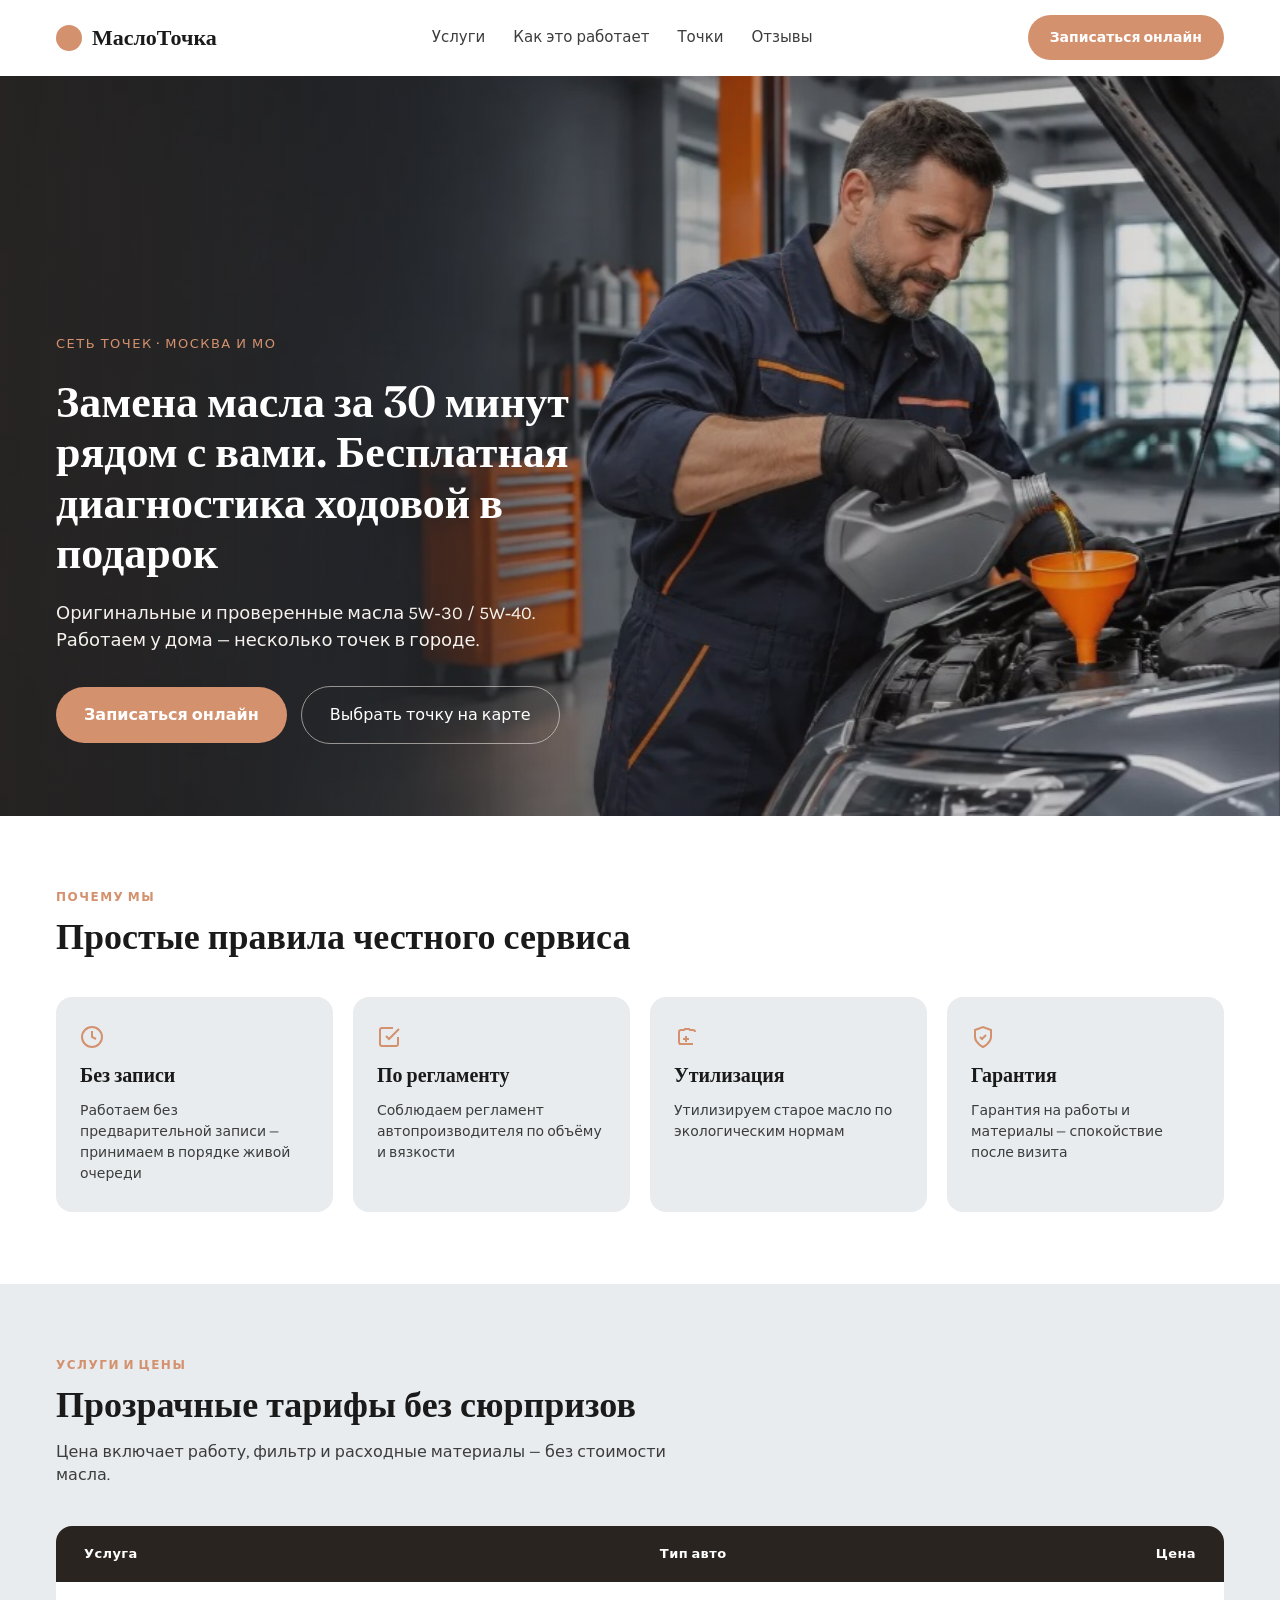
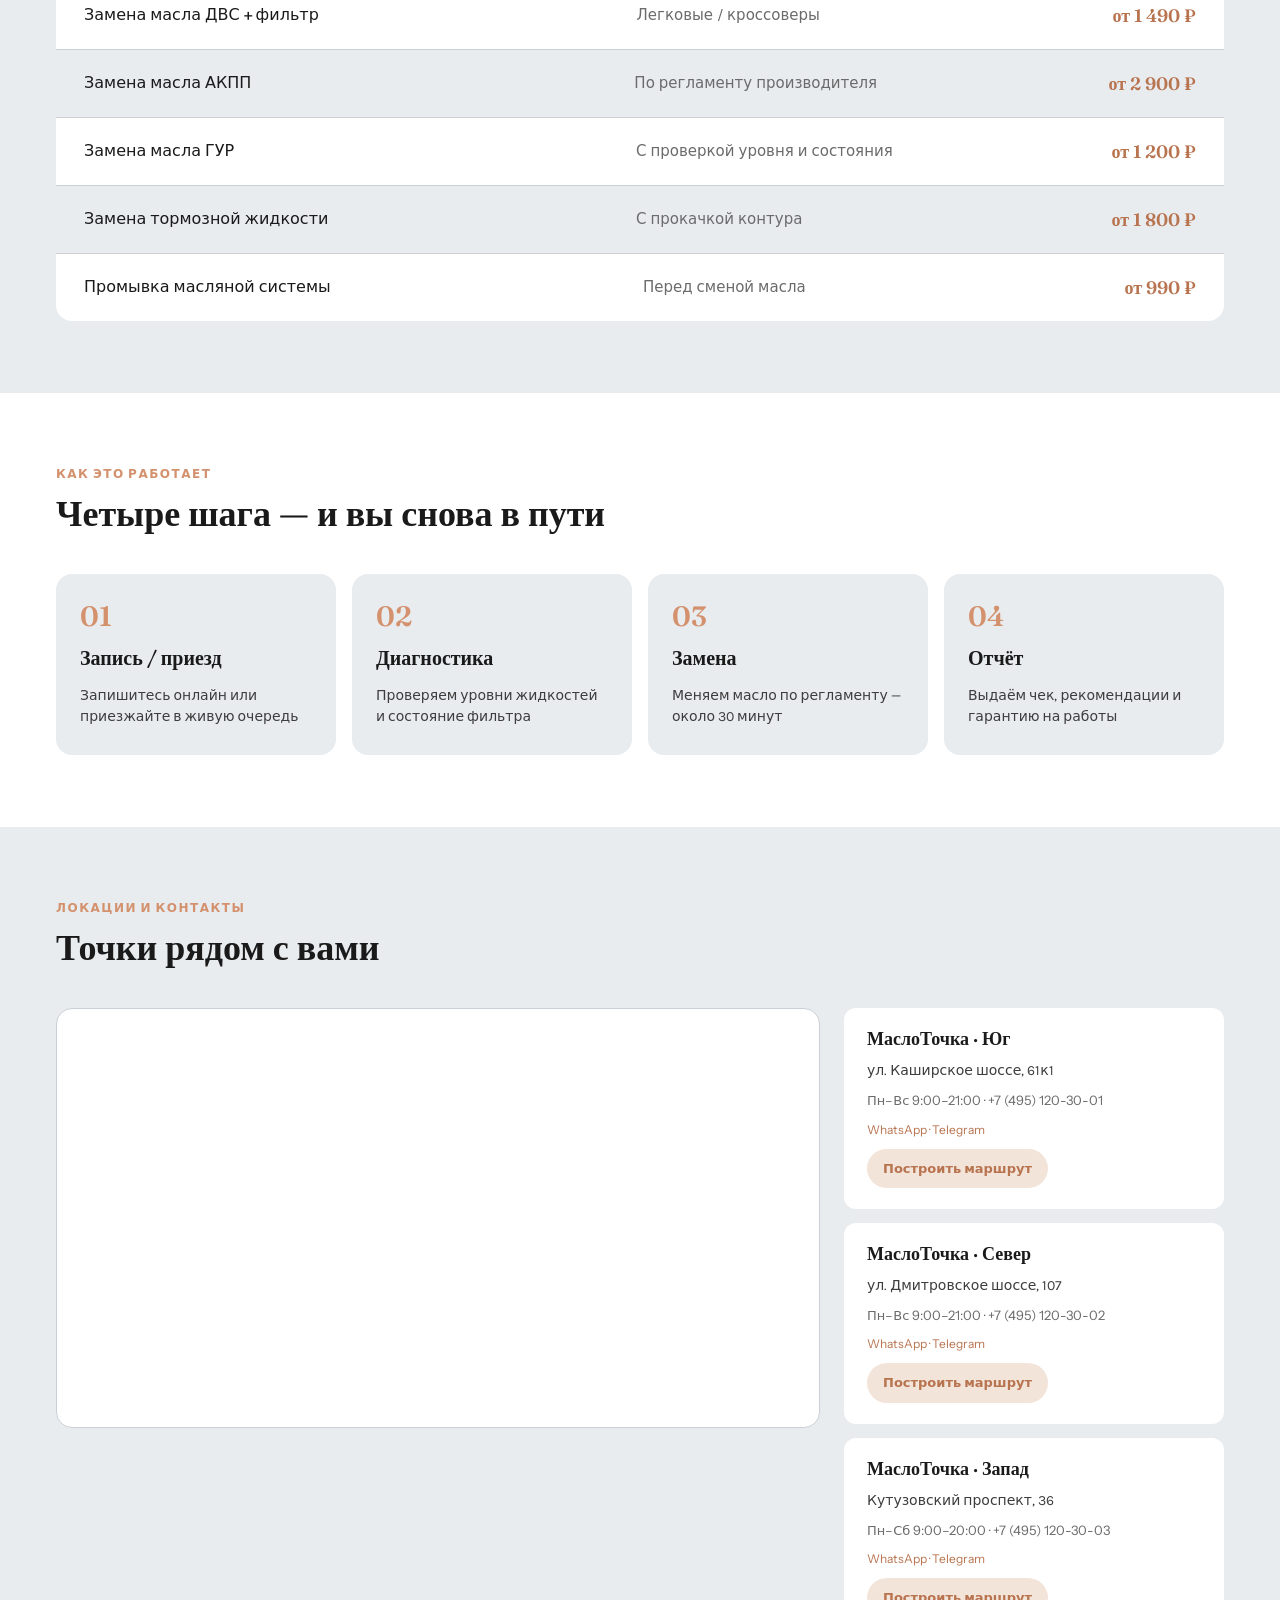
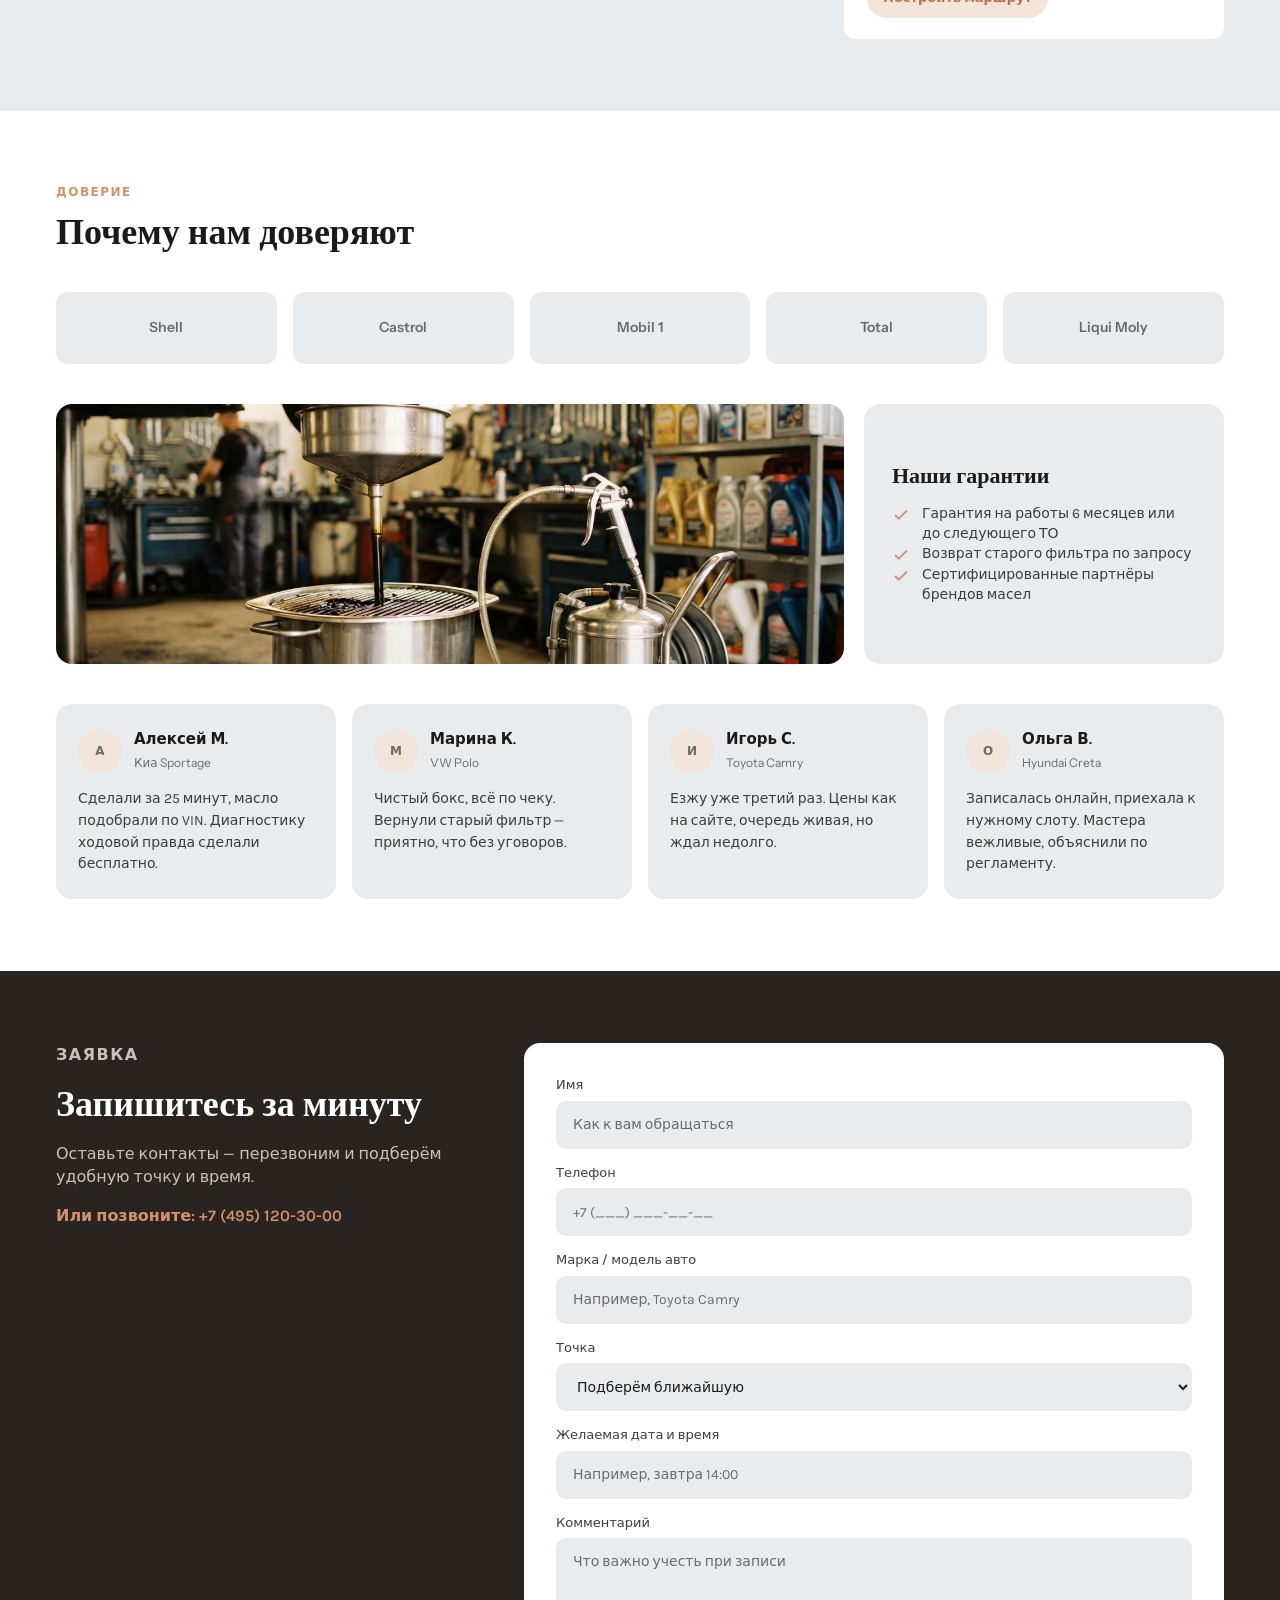
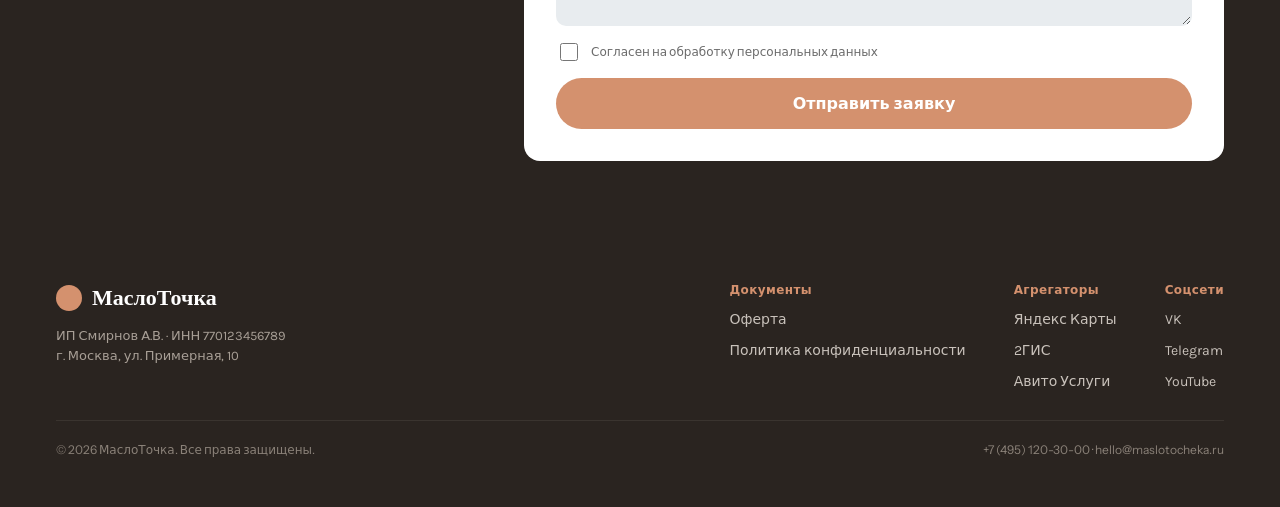
==== commit bd02dd11: "Replace hero photo and refine scroll reveal animations. Co-authored-by: Cursor <cursoragent@cursor.c" ====
--- a/index.html
+++ b/index.html
@@ -30,13 +30,13 @@
 
   <main>
     <section class="hero">
-      <img class="hero-photo" src="images/hero.png" alt="Замена масла в сервисе МаслоТочка" width="1440" height="740" />
+      <img class="hero-photo" src="images/hero.jpg" alt="Замена масла в сервисе МаслоТочка" width="1440" height="740" />
       <div class="hero-scrim" aria-hidden="true"></div>
       <div class="hero-content">
-        <p class="eyebrow reveal">СЕТЬ ТОЧЕК · МОСКВА И МО</p>
-        <h1 class="reveal reveal-delay-1">Замена масла за 30 минут рядом с вами. Бесплатная диагностика ходовой в подарок</h1>
-        <p class="hero-sub reveal reveal-delay-2">Оригинальные и проверенные масла 5W‑30 / 5W‑40. Работаем у дома — несколько точек в городе.</p>
-        <div class="hero-ctas reveal reveal-delay-3">
+        <p class="eyebrow reveal reveal-hero">СЕТЬ ТОЧЕК · МОСКВА И МО</p>
+        <h1 class="reveal reveal-hero reveal-delay-1">Замена масла за 30 минут рядом с вами. Бесплатная диагностика ходовой в подарок</h1>
+        <p class="hero-sub reveal reveal-hero reveal-delay-2">Оригинальные и проверенные масла 5W‑30 / 5W‑40. Работаем у дома — несколько точек в городе.</p>
+        <div class="hero-ctas reveal reveal-hero reveal-delay-3">
           <a class="btn btn-accent" href="#book">Записаться онлайн</a>
           <a class="btn btn-ghost" href="#locations">Выбрать точку на карте</a>
         </div>
@@ -44,27 +44,27 @@
     </section>
 
     <section class="section advantages" id="benefits">
-      <div class="section-head">
-        <p class="eyebrow">ПОЧЕМУ МЫ</p>
-        <h2>Простые правила честного сервиса</h2>
-      </div>
-      <div class="benefits-row">
-        <article class="benefit">
+      <div class="section-head reveal-group">
+        <p class="eyebrow reveal">ПОЧЕМУ МЫ</p>
+        <h2 class="reveal">Простые правила честного сервиса</h2>
+      </div>
+      <div class="benefits-row reveal-group">
+        <article class="benefit reveal">
           <svg class="icon" viewBox="0 0 24 24" fill="none" stroke="currentColor" stroke-width="2" aria-hidden="true"><circle cx="12" cy="12" r="10"/><polyline points="12 6 12 12 16 14"/></svg>
           <h3>Без записи</h3>
           <p>Работаем без предварительной записи — принимаем в порядке живой очереди</p>
         </article>
-        <article class="benefit">
+        <article class="benefit reveal">
           <svg class="icon" viewBox="0 0 24 24" fill="none" stroke="currentColor" stroke-width="2" aria-hidden="true"><path d="M9 11l3 3L22 4"/><path d="M21 12v7a2 2 0 0 1-2 2H5a2 2 0 0 1-2-2V5a2 2 0 0 1 2-2h11"/></svg>
           <h3>По регламенту</h3>
           <p>Соблюдаем регламент автопроизводителя по объёму и вязкости</p>
         </article>
-        <article class="benefit">
+        <article class="benefit reveal">
           <svg class="icon" viewBox="0 0 24 24" fill="none" stroke="currentColor" stroke-width="2" aria-hidden="true"><path d="M7 19a2 2 0 0 1-2-2V7a2 2 0 0 1 2-2h3l1-1h4l1 1h3a2 2 0 0 1 2 2"/><path d="M12 11v6"/><path d="M9 14h6"/><path d="M5 19h14"/></svg>
           <h3>Утилизация</h3>
           <p>Утилизируем старое масло по экологическим нормам</p>
         </article>
-        <article class="benefit">
+        <article class="benefit reveal">
           <svg class="icon" viewBox="0 0 24 24" fill="none" stroke="currentColor" stroke-width="2" aria-hidden="true"><path d="M12 22s8-4 8-10V5l-8-3-8 3v7c0 6 8 10 8 10z"/><path d="M9 12l2 2 4-4"/></svg>
           <h3>Гарантия</h3>
           <p>Гарантия на работы и материалы — спокойствие после визита</p>
@@ -73,38 +73,38 @@
     </section>
 
     <section class="section services" id="services">
-      <div class="section-head">
-        <p class="eyebrow">УСЛУГИ И ЦЕНЫ</p>
-        <h2>Прозрачные тарифы без сюрпризов</h2>
-        <p class="section-note">Цена включает работу, фильтр и расходные материалы — без стоимости масла.</p>
-      </div>
-      <div class="price-table" role="table" aria-label="Прайс услуг">
-        <div class="price-head" role="row">
+      <div class="section-head reveal-group">
+        <p class="eyebrow reveal">УСЛУГИ И ЦЕНЫ</p>
+        <h2 class="reveal">Прозрачные тарифы без сюрпризов</h2>
+        <p class="section-note reveal">Цена включает работу, фильтр и расходные материалы — без стоимости масла.</p>
+      </div>
+      <div class="price-table reveal-group" role="table" aria-label="Прайс услуг">
+        <div class="price-head reveal" role="row">
           <span role="columnheader">Услуга</span>
           <span role="columnheader">Тип авто</span>
           <span role="columnheader">Цена</span>
         </div>
-        <div class="price-row" role="row">
+        <div class="price-row reveal" role="row">
           <span role="cell">Замена масла ДВС + фильтр</span>
           <span class="price-meta" role="cell">Легковые / кроссоверы</span>
           <span class="price" role="cell">от 1 490 ₽</span>
         </div>
-        <div class="price-row price-row-alt" role="row">
+        <div class="price-row price-row-alt reveal" role="row">
           <span role="cell">Замена масла АКПП</span>
           <span class="price-meta" role="cell">По регламенту производителя</span>
           <span class="price" role="cell">от 2 900 ₽</span>
         </div>
-        <div class="price-row" role="row">
+        <div class="price-row reveal" role="row">
           <span role="cell">Замена масла ГУР</span>
           <span class="price-meta" role="cell">С проверкой уровня и состояния</span>
           <span class="price" role="cell">от 1 200 ₽</span>
         </div>
-        <div class="price-row price-row-alt" role="row">
+        <div class="price-row price-row-alt reveal" role="row">
           <span role="cell">Замена тормозной жидкости</span>
           <span class="price-meta" role="cell">С прокачкой контура</span>
           <span class="price" role="cell">от 1 800 ₽</span>
         </div>
-        <div class="price-row price-row-last" role="row">
+        <div class="price-row price-row-last reveal" role="row">
           <span role="cell">Промывка масляной системы</span>
           <span class="price-meta" role="cell">Перед сменой масла</span>
           <span class="price" role="cell">от 990 ₽</span>
@@ -113,27 +113,27 @@
     </section>
 
     <section class="section how" id="how">
-      <div class="section-head">
-        <p class="eyebrow">КАК ЭТО РАБОТАЕТ</p>
-        <h2>Четыре шага — и вы снова в пути</h2>
-      </div>
-      <div class="steps">
-        <article class="step">
+      <div class="section-head reveal-group">
+        <p class="eyebrow reveal">КАК ЭТО РАБОТАЕТ</p>
+        <h2 class="reveal">Четыре шага — и вы снова в пути</h2>
+      </div>
+      <div class="steps reveal-group">
+        <article class="step reveal">
           <span class="step-num">01</span>
           <h3>Запись / приезд</h3>
           <p>Запишитесь онлайн или приезжайте в живую очередь</p>
         </article>
-        <article class="step">
+        <article class="step reveal">
           <span class="step-num">02</span>
           <h3>Диагностика</h3>
           <p>Проверяем уровни жидкостей и состояние фильтра</p>
         </article>
-        <article class="step">
+        <article class="step reveal">
           <span class="step-num">03</span>
           <h3>Замена</h3>
           <p>Меняем масло по регламенту — около 30 минут</p>
         </article>
-        <article class="step">
+        <article class="step reveal">
           <span class="step-num">04</span>
           <h3>Отчёт</h3>
           <p>Выдаём чек, рекомендации и гарантию на работы</p>
@@ -142,33 +142,33 @@
     </section>
 
     <section class="section locations" id="locations">
-      <div class="section-head">
-        <p class="eyebrow">ЛОКАЦИИ И КОНТАКТЫ</p>
-        <h2>Точки рядом с вами</h2>
-      </div>
-      <div class="loc-body">
+      <div class="section-head reveal-group">
+        <p class="eyebrow reveal">ЛОКАЦИИ И КОНТАКТЫ</p>
+        <h2 class="reveal">Точки рядом с вами</h2>
+      </div>
+      <div class="loc-body reveal-group">
         <div
           id="yandex-map"
-          class="loc-map"
+          class="loc-map reveal"
           role="region"
           aria-label="Карта точек МаслоТочка"
         ></div>
-        <div class="loc-list">
-          <article class="loc-item" data-point="south" data-lat="55.6548" data-lon="37.6484" tabindex="0">
+        <div class="loc-list reveal-group">
+          <article class="loc-item reveal" data-point="south" data-lat="55.6548" data-lon="37.6484" tabindex="0">
             <h3>МаслоТочка · Юг</h3>
             <p class="loc-addr">ул. Каширское шоссе, 61к1</p>
             <p class="loc-meta">Пн–Вс 9:00–21:00 · +7 (495) 120-30-01</p>
             <p class="loc-messengers">WhatsApp · Telegram</p>
             <a class="btn btn-soft btn-sm" href="https://yandex.ru/maps/?rtext=~55.6548,37.6484&rtt=auto" target="_blank" rel="noopener">Построить маршрут</a>
           </article>
-          <article class="loc-item" data-point="north" data-lat="55.8836" data-lon="37.5443" tabindex="0">
+          <article class="loc-item reveal" data-point="north" data-lat="55.8836" data-lon="37.5443" tabindex="0">
             <h3>МаслоТочка · Север</h3>
             <p class="loc-addr">ул. Дмитровское шоссе, 107</p>
             <p class="loc-meta">Пн–Вс 9:00–21:00 · +7 (495) 120-30-02</p>
             <p class="loc-messengers">WhatsApp · Telegram</p>
             <a class="btn btn-soft btn-sm" href="https://yandex.ru/maps/?rtext=~55.8836,37.5443&rtt=auto" target="_blank" rel="noopener">Построить маршрут</a>
           </article>
-          <article class="loc-item" data-point="west" data-lat="55.7415" data-lon="37.5345" tabindex="0">
+          <article class="loc-item reveal" data-point="west" data-lat="55.7415" data-lon="37.5345" tabindex="0">
             <h3>МаслоТочка · Запад</h3>
             <p class="loc-addr">Кутузовский проспект, 36</p>
             <p class="loc-meta">Пн–Сб 9:00–20:00 · +7 (495) 120-30-03</p>
@@ -180,20 +180,20 @@
     </section>
 
     <section class="section trust" id="reviews">
-      <div class="section-head">
-        <p class="eyebrow">ДОВЕРИЕ</p>
-        <h2>Почему нам доверяют</h2>
-      </div>
-      <div class="partners">
-        <div class="partner">Shell</div>
-        <div class="partner">Castrol</div>
-        <div class="partner">Mobil 1</div>
-        <div class="partner">Total</div>
-        <div class="partner">Liqui Moly</div>
-      </div>
-      <div class="equipment">
-        <img class="equip-photo" src="images/equipment.png" alt="Оборудование сервиса" width="900" height="260" />
-        <aside class="guarantees">
+      <div class="section-head reveal-group">
+        <p class="eyebrow reveal">ДОВЕРИЕ</p>
+        <h2 class="reveal">Почему нам доверяют</h2>
+      </div>
+      <div class="partners reveal-group">
+        <div class="partner reveal">Shell</div>
+        <div class="partner reveal">Castrol</div>
+        <div class="partner reveal">Mobil 1</div>
+        <div class="partner reveal">Total</div>
+        <div class="partner reveal">Liqui Moly</div>
+      </div>
+      <div class="equipment reveal-group">
+        <img class="equip-photo reveal" src="images/equipment.png" alt="Оборудование сервиса" width="900" height="260" />
+        <aside class="guarantees reveal">
           <h3>Наши гарантии</h3>
           <ul>
             <li>
@@ -211,8 +211,8 @@
           </ul>
         </aside>
       </div>
-      <div class="reviews">
-        <article class="review">
+      <div class="reviews reveal-group">
+        <article class="review reveal">
           <div class="review-head">
             <span class="avatar" aria-hidden="true">А</span>
             <div>
@@ -222,7 +222,7 @@
           </div>
           <p>Сделали за 25 минут, масло подобрали по VIN. Диагностику ходовой правда сделали бесплатно.</p>
         </article>
-        <article class="review">
+        <article class="review reveal">
           <div class="review-head">
             <span class="avatar" aria-hidden="true">М</span>
             <div>
@@ -232,7 +232,7 @@
           </div>
           <p>Чистый бокс, всё по чеку. Вернули старый фильтр — приятно, что без уговоров.</p>
         </article>
-        <article class="review">
+        <article class="review reveal">
           <div class="review-head">
             <span class="avatar" aria-hidden="true">И</span>
             <div>
@@ -242,7 +242,7 @@
           </div>
           <p>Езжу уже третий раз. Цены как на сайте, очередь живая, но ждал недолго.</p>
         </article>
-        <article class="review">
+        <article class="review reveal">
           <div class="review-head">
             <span class="avatar" aria-hidden="true">О</span>
             <div>
@@ -256,13 +256,13 @@
     </section>
 
     <section class="section lead" id="book">
-      <div class="lead-intro">
-        <p class="eyebrow">ЗАЯВКА</p>
-        <h2>Запишитесь за минуту</h2>
-        <p>Оставьте контакты — перезвоним и подберём удобную точку и время.</p>
-        <a class="lead-phone" href="tel:+74951203000">Или позвоните: +7 (495) 120-30-00</a>
-      </div>
-      <form class="lead-form" id="booking-form" action="#" method="post" novalidate>
+      <div class="lead-intro reveal-group">
+        <p class="eyebrow reveal">ЗАЯВКА</p>
+        <h2 class="reveal">Запишитесь за минуту</h2>
+        <p class="reveal">Оставьте контакты — перезвоним и подберём удобную точку и время.</p>
+        <a class="lead-phone reveal" href="tel:+74951203000">Или позвоните: +7 (495) 120-30-00</a>
+      </div>
+      <form class="lead-form reveal" id="booking-form" action="#" method="post" novalidate>
         <label>
           <span>Имя</span>
           <input type="text" name="name" placeholder="Как к вам обращаться" required autocomplete="name" minlength="2" maxlength="50" />
@@ -311,8 +311,8 @@
     </section>
   </main>
 
-  <footer class="footer">
-    <div class="footer-top">
+  <footer class="footer reveal-group">
+    <div class="footer-top reveal">
       <div class="footer-brand">
         <a class="brand brand-footer" href="#">
           <span class="brand-mark" aria-hidden="true"></span>
@@ -340,7 +340,7 @@
         </div>
       </div>
     </div>
-    <div class="footer-bottom">
+    <div class="footer-bottom reveal">
       <p>© 2026 МаслоТочка. Все права защищены.</p>
       <p>+7 (495) 120-30-00 · hello@maslotocheka.ru</p>
     </div>
@@ -641,5 +641,91 @@
     loadPoints();
     initYandexMap();
   </script>
+
+  <script>
+    (function () {
+      var reduce = window.matchMedia('(prefers-reduced-motion: reduce)').matches;
+      var nodes = Array.prototype.slice.call(document.querySelectorAll('.reveal'));
+      if (!nodes.length) return;
+
+      function show(el) {
+        el.classList.add('is-visible');
+        el.classList.remove('reveal-pending');
+        el.style.removeProperty('--reveal-delay');
+      }
+
+      function showGroup(items) {
+        var delayStep = 70;
+        var maxDelay = 420;
+        items.forEach(function (el, index) {
+          var delay = Math.min(index * delayStep, maxDelay);
+          el.style.setProperty('--reveal-delay', delay + 'ms');
+          show(el);
+        });
+      }
+
+      if (reduce || !('IntersectionObserver' in window)) {
+        nodes.forEach(show);
+        return;
+      }
+
+      nodes.forEach(function (el) {
+        if (!el.classList.contains('reveal-hero')) {
+          el.classList.add('reveal-pending');
+        }
+      });
+
+      /* hero keeps CSS entrance animation */
+
+      var observer = new IntersectionObserver(
+        function (entries) {
+          entries.forEach(function (entry) {
+            if (!entry.isIntersecting) return;
+            var group = entry.target;
+            var items;
+            if (group.classList.contains('reveal') && group.classList.contains('reveal-pending')) {
+              items = [group];
+            } else {
+              items = Array.prototype.slice.call(group.querySelectorAll('.reveal.reveal-pending')).filter(function (el) {
+                var nested = el.closest('.reveal-group');
+                return nested === group;
+              });
+            }
+            if (items.length) showGroup(items);
+            observer.unobserve(group);
+          });
+        },
+        { root: null, rootMargin: '0px 0px -8% 0px', threshold: 0 }
+      );
+
+      var groups = Array.prototype.slice.call(document.querySelectorAll('.reveal-group'));
+      groups.forEach(function (group) {
+        observer.observe(group);
+      });
+
+      nodes.forEach(function (el) {
+        if (el.classList.contains('reveal-hero') || el.classList.contains('is-visible')) return;
+        if (el.closest('.reveal-group')) return;
+        observer.observe(el);
+      });
+
+      document.addEventListener(
+        'focusin',
+        function (event) {
+          var pending = event.target.closest && event.target.closest('.reveal.reveal-pending');
+          if (!pending) return;
+          var group = pending.closest('.reveal-group');
+          if (group) {
+            var items = Array.prototype.slice.call(group.querySelectorAll(':scope > .reveal.reveal-pending'));
+            showGroup(items.length ? items : [pending]);
+          } else {
+            show(pending);
+          }
+        },
+        true
+      );
+    })();
+  </script>
+
 </body>
 </html>
--- a/styles.css
+++ b/styles.css
@@ -305,14 +305,33 @@
 }
 
 .reveal {
+  opacity: 1;
+  transform: translateY(0);
+}
+
+.reveal.reveal-pending {
+  opacity: 0;
+  transform: translateY(18px);
+}
+
+.reveal.is-visible,
+.reveal.reveal-hero.is-visible {
+  opacity: 1;
+  transform: translateY(0);
+  transition:
+    opacity 0.55s cubic-bezier(0.22, 1, 0.36, 1) var(--reveal-delay, 0ms),
+    transform 0.55s cubic-bezier(0.22, 1, 0.36, 1) var(--reveal-delay, 0ms);
+}
+
+.reveal-hero {
   opacity: 0;
   transform: translateY(16px);
-  animation: rise 0.7s ease forwards;
-}
-
-.reveal-delay-1 { animation-delay: 0.12s; }
-.reveal-delay-2 { animation-delay: 0.24s; }
-.reveal-delay-3 { animation-delay: 0.36s; }
+  animation: rise 0.65s cubic-bezier(0.22, 1, 0.36, 1) forwards;
+}
+
+.reveal-delay-1 { animation-delay: 0.08s; }
+.reveal-delay-2 { animation-delay: 0.16s; }
+.reveal-delay-3 { animation-delay: 0.24s; }
 
 @keyframes rise {
   to {
@@ -1078,10 +1097,14 @@
   }
 
   .reveal,
+  .reveal.reveal-pending,
+  .reveal.is-visible,
+  .reveal-hero,
   .hero-photo {
-    animation: none;
-    opacity: 1;
-    transform: none;
+    animation: none !important;
+    transition: none !important;
+    opacity: 1 !important;
+    transform: none !important;
   }
 
   .btn {
